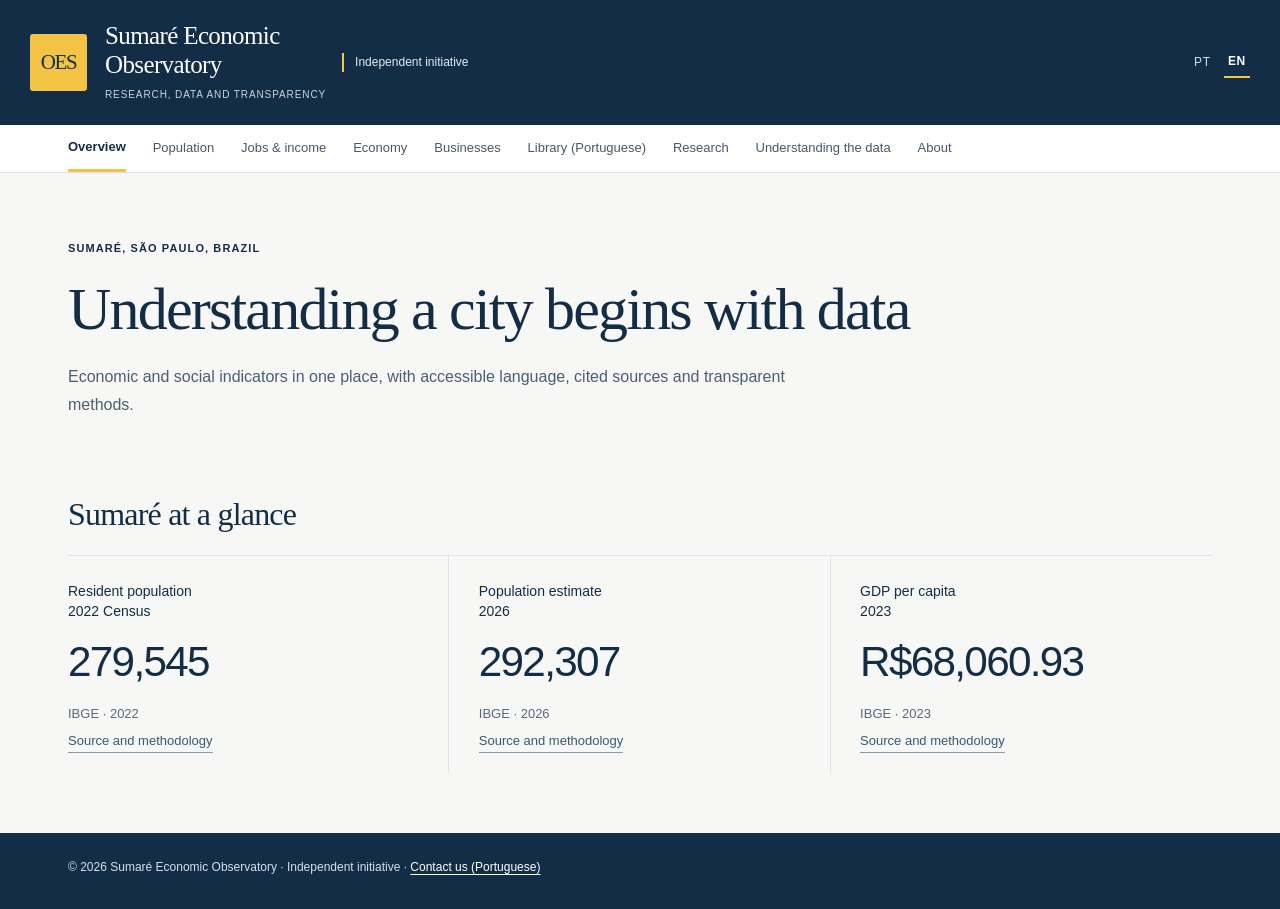
==== site/en/index.html @ 29a7bb25 "Alinhar frase institucional no cabeçalho mobile" ====
<!DOCTYPE html>
<html lang="en"><head><meta charset="utf-8"/><meta content="width=device-width,initial-scale=1" name="viewport"/><title>Sumaré Economic Observatory | Data and transparency</title><meta name="description" content="Sumaré Economic Observatory, independent economic and social data with transparent sources and methods.">
<link rel="canonical" href="https://oesumare.github.io/en/index.html">
<link rel="alternate" hreflang="pt-BR" href="https://oesumare.github.io/">
<link rel="alternate" hreflang="en" href="https://oesumare.github.io/en/index.html">
<meta property="og:type" content="website">
<meta property="og:site_name" content="Sumaré Economic Observatory">
<meta property="og:locale" content="en_US">
<meta property="og:locale:alternate" content="pt_BR">
<meta property="og:title" content="Sumaré Economic Observatory | Data and transparency">
<meta property="og:description" content="Sumaré Economic Observatory, independent economic and social data with transparent sources and methods.">
<meta property="og:url" content="https://oesumare.github.io/en/index.html">
<meta name="twitter:card" content="summary"><meta http-equiv="Content-Security-Policy" content="default-src 'self'; script-src 'self'; style-src 'self' https://fonts.googleapis.com; font-src https://fonts.gstatic.com; img-src 'self' data:; connect-src 'self'; object-src 'none'; base-uri 'self'; form-action 'none'"><link rel="stylesheet" href="../assets/css/styles.css?v=20261028-mobile-independent-alignment"><link rel="stylesheet" href="../assets/css/mapa.css"><link rel="stylesheet" href="../assets/css/empresas.css"><link rel="stylesheet" href="../assets/css/idades.css"><script src="../assets/js/lang-switch.js" defer></script><script src="../assets/js/nav-scroll-cue.js" defer></script><script src="../assets/js/app.js" defer></script><script src="../assets/js/indicators.js" defer></script><script src="../assets/js/mapa.js" defer></script><script src="../assets/js/idades.js" defer></script><script src="../assets/js/empresas.js" defer></script><script src="../assets/js/empresas-cempre.js" defer></script></head><body>
<header class="mast"><div class="wrap mast-inner"><div class="identity"><div aria-hidden="true" class="monogram">OES</div><div><strong>Sumaré Economic<br/>Observatory</strong><span>Research, data and transparency</span></div></div><div class="independent"><span class="independent-main">Independent initiative</span></div><div class="language-switch" role="group" aria-label="Language"><a lang="pt-BR" hreflang="pt-BR" href="../index.html">PT</a><span class="language-current" aria-current="true">EN</span></div></div></header>
<nav aria-label="Main navigation">
<div class="wrap nav-shell"><div class="nav-inner">
<button type="button" aria-expanded="true" class="active" data-tab="inicio">Overview</button>
<button type="button" aria-expanded="false" data-tab="populacao">Population</button>
<button type="button" aria-expanded="false" data-tab="trabalho">Jobs & income</button>
<button type="button" aria-expanded="false" data-tab="economia">Economy</button>
<button type="button" aria-expanded="false" data-tab="empresas">Businesses</button>
<a class="nav-library-link" href="../biblioteca.html" title="Library in Portuguese">Library (Portuguese)</a>
<button type="button" aria-expanded="false" data-tab="analises">Research</button>
<button type="button" aria-expanded="false" data-tab="metodologia">Understanding the data</button>
<button type="button" aria-expanded="false" data-tab="sobre">About</button>
</div></div>
</nav>
<main class="wrap"><section class="tab" id="inicio" role="region"><section class="intro intro--overview"><div><div class="kicker">Sumaré, São Paulo, Brazil</div><h1>Understanding a city begins with data</h1><p>Economic and social indicators in one place, with accessible language, cited sources and transparent methods.</p></div></section><div class="section-title"><h2>Sumaré at a glance</h2></div><div class="metrics metrics--three"><div class="metric" data-indicator="populacao-censo-2022"><p class="metric-title">Resident population<br/>2022 Census</p><div class="number">Loading…</div><div class="origin">IBGE · <a href="https://www.ibge.gov.br/cidades-e-estados/sp/sumare.html" rel="noopener" target="_blank">Source</a></div></div><div class="metric" data-indicator="populacao-estimada"><p class="metric-title">Population estimate<br/>2026</p><div class="number">Loading…</div><div class="origin">IBGE · <a href="https://www.ibge.gov.br/cidades-e-estados/sp/sumare.html" rel="noopener" target="_blank">Source</a></div></div><div class="metric" data-indicator="pib-per-capita-2023"><p class="metric-title">GDP per capita<br/>2023</p><div class="number">Loading…</div><div class="origin">IBGE · <a href="https://www.ibge.gov.br/cidades-e-estados/sp/sumare.html" rel="noopener" target="_blank">Source</a></div></div></div></section>
<section class="tab" hidden="" id="populacao" role="region"><div class="section-title"><h2 id="mapa-titulo">Population</h2></div>
<section class="populacao-indicadores"><div class="section-title"><h2>Citywide indicators</h2></div>
<div class="metrics metrics--two">
<article class="metric" data-indicator="populacao-censo-2022"><p class="metric-title">Resident population · 2022 Census</p><div class="number">Loading…</div><div class="origin">Source: IBGE</div></article>
<article class="metric" data-indicator="populacao-estimada"><p class="metric-title">Estimated population · 2026</p><div class="number">Loading…</div><div class="origin">Source: IBGE</div></article>
</div><p class="footnote">The census is a population count. The IBGE estimate is calculated using statistical methods and does not constitute a new census.</p></section><section class="mapa-section" data-mapa aria-labelledby="mapa-titulo"><p class="mapa-intro">Residents by administrative region · IBGE, 2022 Census.</p><div class="mapa-layout"><div class="mapa-figure"><svg class="mapa-canvas" data-mapa-svg role="group" aria-label="Interactive map of Sumaré's six regions" viewBox="0 0 720 390"></svg><div class="mapa-scale" aria-label="Colors indicate the number of residents"><span>35.7k</span><span class="mapa-scale-bar" aria-hidden="true"></span><span>59.1k residents</span></div></div><aside class="mapa-sidebar" aria-label="Residents by region"><div class="mapa-sidebar-heading"><h3>Residents by region</h3><span>2022 Census</span></div><div class="mapa-region-list"><div class="mapa-buttons" data-mapa-buttons role="group" aria-label="Select region"></div></div></aside></div><p class="mapa-status" role="status" data-mapa-status>Loading official map…</p><p class="mapa-announcement" data-mapa-selection aria-live="polite"></p><div class="mapa-note"><p>The 2022 Census recorded <strong>279,545 residents</strong> in Sumaré. The six regions shown total <strong>276,846</strong>, a difference of <strong>2,699 people</strong> that remains unexplained by the IBGE sources consulted.</p><details class="mapa-details"><summary>Sources and limitations</summary><p>IBGE classifies these regions as neighborhoods. Population counts and boundaries refer to 2022. Sources: <a href="https://ftp.ibge.gov.br/Censos/Censo_Demografico_2022/Agregados_por_Setores_Censitarios/Agregados_por_Bairro_csv/Agregados_por_bairros_basico_BR_20260520.zip" target="_blank" rel="noopener noreferrer">IBGE · CSV</a> · <a href="https://geoftp.ibge.gov.br/organizacao_do_territorio/malhas_territoriais/malhas_de_setores_censitarios__divisoes_intramunicipais/censo_2022/bairros/shp/UF/SP_bairros_CD2022.zip" target="_blank" rel="noopener noreferrer">IBGE · boundaries</a>.</p></details></div></section><section class="age-section" aria-labelledby="age-title" data-age-chart><div class="section-title"><h2 id="age-title">Population by age group</h2><span>IBGE · 2022 Census</span></div><div class="age-list" data-age-list><p>Loading age figures…</p></div><p class="age-selection" data-age-selection role="status" aria-live="polite"></p><p class="age-source">Source: <a target="_blank" rel="noopener noreferrer" href="https://sidra.ibge.gov.br/tabela/9514">IBGE · SIDRA, table 9514</a>. OES age groups are aggregated from the official five-year categories.</p></section><section class="populacao-educacao" aria-label="Education"><div class="section-title"><h2>Education · 2022 Census</h2></div><div class="metrics metrics--two"><article class="metric" data-indicator="escolarizacao-6-14-anos-2022"><p class="metric-title">School attendance, ages 6-14 (2022)</p><div class="number">Loading…</div><div class="origin">Source: IBGE · 2022 Census</div></article><article class="metric" data-indicator="taxa-alfabetizacao-15-mais-2022"><p class="metric-title">Literacy, residents aged 15+ (2022)</p><div class="number">Loading…</div><div class="origin">Source: IBGE · 2022 Census</div></article></div></section></section><section class="tab" hidden="" id="trabalho" role="region"><div class="section-title"><h2>Employment and income</h2><span>IBGE · RAIS · Novo CAGED</span></div><p class="prose">Jobs registered in the city and the employment status of residents are different measures. Read each separately.</p><h3 class="data-subheading">Formal jobs at establishments in Sumaré</h3><p class="section-context">See how many formal jobs are registered in Sumaré.</p><div class="metrics metrics--three"><article class="metric" data-indicator="estoque-vinculos-formais" data-source-label="Prefeitura Municipal de Sumaré"><p class="metric-title">Active formal jobs (Novo CAGED, Aug. 2026)</p><div class="number">Loading…</div><div class="origin">Prefeitura Municipal de Sumaré</div></article><article class="metric" data-indicator="saldo-vinculos-formais" data-source-label="Prefeitura Municipal de Sumaré"><p class="metric-title">Increase in formal jobs (Jan. to Aug. 2026)</p><div class="number">Loading…</div><div class="origin">Prefeitura Municipal de Sumaré</div></article><article class="metric" data-indicator="saldo-vinculos-formais-2026-08" data-source-label="Prefeitura Municipal de Sumaré"><p class="metric-title">Increase in formal jobs (Aug. 2026)</p><div class="number">Loading…</div><div class="origin">Prefeitura Municipal de Sumaré</div></article></div><p class="footnote">RAIS 2025 and Novo CAGED (Aug. 2026) use different reference periods and data bases; their totals should not be compared directly.</p><section class="sector-breakdown" aria-labelledby="rais-setores-titulo"><h3 class="data-subheading" id="rais-setores-titulo">Formal jobs by sector</h3><p class="section-context">RAIS 2025 · employment recorded at establishments in Sumaré.</p><div class="metrics metrics--sectors" role="group" aria-label="Jobs by sector"><article class="metric" data-indicator="rais-vinculos-servicos-2025"><p class="metric-title">Services</p><span class="sector-track" aria-hidden="true"><span class="sector-fill"></span></span><div class="number">Loading…</div></article><article class="metric" data-indicator="rais-vinculos-industria-2025"><p class="metric-title">Industry</p><span class="sector-track" aria-hidden="true"><span class="sector-fill"></span></span><div class="number">Loading…</div></article><article class="metric" data-indicator="rais-vinculos-comercio-2025"><p class="metric-title">Trade</p><span class="sector-track" aria-hidden="true"><span class="sector-fill"></span></span><div class="number">Loading…</div></article><article class="metric" data-indicator="rais-vinculos-construcao-2025"><p class="metric-title">Construction</p><span class="sector-track" aria-hidden="true"><span class="sector-fill"></span></span><div class="number">Loading…</div></article><article class="metric" data-indicator="rais-vinculos-agropecuaria-2025"><p class="metric-title">Agriculture</p><span class="sector-track" aria-hidden="true"><span class="sector-fill"></span></span><div class="number">Loading…</div></article></div><p class="sector-source">MTE · RAIS 2025 · <button type="button" class="source-detail" data-rais-method hidden>Source and methodology</button></p></section><h3 class="data-subheading">Residents and employment</h3><p class="section-context">2022 Census: Sumaré residents aged 14 or older.</p><div class="metrics metrics--two"><article class="metric" data-indicator="pessoas-ocupadas"><p class="metric-title">Employed residents (2022 Census)</p><div class="number">Loading…</div><div class="origin">Source: IBGE · Censo 2022</div></article><article class="metric" data-indicator="pessoas-desocupadas"><p class="metric-title">Unemployed residents (2022 Census)</p><div class="number">Loading…</div><div class="origin">Source: IBGE · 2022 Census</div></article><article class="metric" data-indicator="previdencia-ocupados"><p class="metric-title">Employed people contributing to social security (2022)</p><div class="number">Loading…</div><div class="origin">Source: IBGE · 2022 Census</div></article><article class="metric" data-indicator="residentes-conta-propria-2022"><p class="metric-title">Self-employed residents (2022)</p><div class="number">Loading…</div><div class="origin">Source: IBGE · Censo 2022</div></article></div><h3 class="data-subheading">Earnings from work</h3><p class="section-context">2022 Census: the middle value of work earnings among employed residents reporting income.</p><div class="metrics metrics--two"><article class="metric" data-indicator="renda-mediana-ocupados-2022"><p class="metric-title">Median monthly earnings (2022)</p><div class="number">Loading…</div><div class="origin">Source: IBGE · Censo 2022</div></article></div><p class="footnote">See each indicator's <a href="#metodologia">sources and methods</a>.</p></section><section class="tab" hidden="" id="economia" role="region"><div class="section-title"><h2>Local economy</h2><span>IBGE · 2023</span></div><p class="prose">GDP measures the value of goods and services produced in Sumaré. GDP per capita divides this value by the population: it is not average wages or a measure of how income is distributed.</p><div class="metrics metrics--two"><article class="metric" data-indicator="pib-municipal-2023"><p class="metric-title">Municipal GDP · 2023</p><div class="number">Loading…</div><div class="origin">Source: IBGE · Municipal GDP 2023</div></article><article class="metric" data-indicator="pib-per-capita-2023"><p class="metric-title">GDP per capita · 2023</p><div class="number">Loading…</div><div class="origin">Source: IBGE · Municipal GDP 2023</div></article></div><p class="footnote">2023 values at current prices, without inflation adjustment.</p><div class="economy-related"><h3 class="data-subheading">Other economic data</h3><p class="section-context">See <a href="#empresas">Businesses (IBGE, 2024)</a> for local units, employed people and activities by sector. These are from a different survey and reference year.</p><p class="footnote">In this edition, the <a href="https://www.ibge.gov.br/estatisticas/economicas/contas-nacionais/9088-produto-interno-bruto-dos-municipios.html" target="_blank" rel="noopener noreferrer">IBGE did not publish the 2023 municipal GDP breakdown by sector</a>.</p></div></section><section class="tab" hidden="" id="empresas" role="region" data-empresas>
<div class="section-title"><h2>Businesses</h2><span>IBGE · 2024</span></div>
<p class="empresas-intro">See how businesses and organizations are distributed across Sumaré’s economic sectors, and learn about some that operate in the city.</p>
<section class="empresas-statistics" data-cempre aria-label="Business activity in Sumaré">
  <div class="empresas-numbers">
    <div><span>Businesses and organizations</span><strong data-cempre-number="total">Loading…</strong></div>
  </div>
  <div class="section-title"><h2>Businesses by sector</h2></div>
  
  <div class="empresas-bars" data-cempre-bars role="group" aria-label="Select an economic sector"></div>
  <p class="empresas-selection" data-cempre-selected role="status" aria-live="polite">Loading IBGE data…</p>
  <p class="empresas-method">Source: <a href="https://sidra.ibge.gov.br/tabela/9528" target="_blank" rel="noopener noreferrer">IBGE · CEMPRE 2024</a>.</p>
</section>
<div class="section-title"><h2>What some companies do in Sumaré</h2></div>
<p class="empresas-intro">Activities include producing engines, paints, food, industrial materials and specialty steels.</p>
<p class="empresas-count" role="status" data-company-status>Loading information…</p>
<div class="empresas-grid" data-company-list></div>

</section><section class="tab" hidden="" id="analises" role="region"><div class="section-title"><h2>Research &amp; Analysis</h2><span>Original OES publications</span></div><p class="prose">No OES research or analysis has been published yet. Future publications will include their sources, methods and limitations.</p></section>
<section class="tab" hidden="" id="metodologia" role="region"><div class="section-title"><h2>Sources and methodology</h2><span>Sources consulted</span></div><div class="source"><div><strong>IBGE · 2022 Census and estimates</strong><p>Population, residents' characteristics and the 2026 estimate.</p></div><a href="https://www.ibge.gov.br/cidades-e-estados/sp/sumare.html" target="_blank" rel="noopener noreferrer">View Sumaré at IBGE</a></div><div class="source"><div><strong>IBGE · Municipal GDP 2023</strong><p>Municipal GDP and GDP per capita, at current prices.</p></div><a href="https://sidra.ibge.gov.br/tabela/5938" target="_blank" rel="noopener noreferrer">SIDRA · table 5938</a></div><div class="source"><div><strong>IBGE · CEMPRE 2024</strong><p>Local units, employed people and activities by sector.</p></div><a href="https://sidra.ibge.gov.br/tabela/9528" target="_blank" rel="noopener noreferrer">SIDRA · table 9528</a></div><div class="source"><div><strong>MTE · RAIS 2025</strong><p>Formal employment links at establishments as of December 31, 2025.</p></div><a href="https://www.gov.br/trabalho-e-emprego/pt-br/acesso-a-informacao/acoes-e-programas/programas-projetos-acoes-obras-e-atividades/estatisticas-trabalho/rais/rais-2025/rais-2025-tabelas.xlsx" target="_blank" rel="noopener noreferrer">RAIS 2025 tables</a></div><div class="source"><div><strong>Novo CAGED · Sumaré City Hall (MTE)</strong><p>Data through August 2026, checked against the city bulletin republishing MTE figures. The underlying MTE municipal files were not checked directly.</p></div><a href="https://www.sumare.sp.gov.br/cidadao/noticia/sumare-lidera-saldo-de-empregos-na-rpt-ocupa-a-2-posicao-na-rmc-e-e-14-no-estado" target="_blank" rel="noopener noreferrer">City bulletin</a></div><p class="note">Select “Source and methodology” beneath an indicator for details and limitations. The glossary explains technical terms.</p><section class="glossary-section" id="glossario" aria-labelledby="glossary-heading"><div class="section-title"><h2 id="glossary-heading">Glossary</h2><span>Key definitions</span></div><div class="glossary" id="glossary"></div><p class="note">Select “Learn more” for each term’s full explanation and source.</p></section></section>
<section class="tab" hidden="" id="sobre" role="region"><div class="section-title"><h2>About the OES</h2><span>Independent initiative</span></div><div class="prose"><p>The Sumaré Economic Observatory (OES) is an independent, nonpartisan, free initiative dedicated to improving access to economic and social data on Sumaré, São Paulo, Brazil.</p><p>The OES is not part of a government agency or research institution and does not represent the organizations that produce the statistics it uses.</p></div><div class="institutional-grid"><article class="institutional-block"><h3>Mission</h3><p>Make reliable, verifiable economic and social information about Sumaré freely available in a clear and accessible format.</p></article><article class="institutional-block"><h3>Vision</h3><p>Become an independent reference for economic and social information about Sumaré, supporting a better-informed society and evidence-based public discussion.</p></article></div><div class="institutional-block institutional-values"><h3>Values</h3><p><strong>Scientific rigor · Independence · Transparency · Accessibility · Public interest.</strong></p></div><div class="section-title"><h2>Founder</h2></div><div class="prose"><p>Aline Araujo Souza is an economist who graduated from the Federal University of Rio de Janeiro (UFRJ), with experience in financial and economic analysis, market research, valuation and investments.</p></div><div class="institutional-cta"><a href="governanca.html">How the OES works →</a></div></section></main>
<footer class="footer"><div class="wrap">© 2026 Sumaré Economic Observatory · Independent initiative · <a href="https://deluxe-mask-0a2.notion.site/50be564b68a744d1a137b06023974d03" target="_blank" rel="noopener noreferrer">Contact us (Portuguese)</a></div></footer>
<dialog id="sourceDialog" aria-labelledby="sourceDialogTitle"><button id="closeSourceDialog" type="button" class="close" aria-label="Close">×</button><h3 id="sourceDialogTitle"></h3><div id="sourceDialogBody" class="prose"></div></dialog><dialog id="termDialog" aria-labelledby="termTitle"><button type="button" aria-label="Close" class="close" id="closeDialog">×</button><h3 id="termTitle"></h3><p id="termText"></p><p class="term-details" id="termDetails"></p><p class="term-source"><strong>Official reference:</strong> <a id="termSource" href="https://anuario.ibge.gov.br/2024/glossario-2024.html" rel="noopener noreferrer" target="_blank"></a></p></dialog>
</body></html>
---- site/assets/css/styles.css ----
@import url('https://fonts.googleapis.com/css2?family=Source+Sans+3:wght@400;500;600&family=Source+Serif+4:wght@400;500&display=swap');

/* OES | Estilos consolidados. Ordem de cascata e responsividade preservadas. */
*{box-sizing: border-box}
body{margin:0}
a{text-underline-offset: 3px}
.wrap{padding: 0 28px; margin: auto}
.mast-inner{display: flex; justify-content: space-between; align-items: center; gap: 16px}
.identity{display: flex; align-items: center}
.monogram{display: grid; place-items: center}
.identity strong{display: block}
.identity span{text-transform: uppercase}
.independent{border-left: 2px solid var(--accent); padding-left: 11px}
.intro{display: grid}
.kicker{text-transform: uppercase}
.intro p{margin: 0}
.aside strong{display: block; color: var(--ink); margin-bottom: 8px}
.section-title{display: flex; justify-content: space-between; align-items: end; gap: 10px}
.section-title h2{margin: 0}
.section-title span{color: var(--muted)}
.metrics{display: grid; grid-template-columns: repeat(4,1fr)}
.metric{border-right: 1px solid var(--line)}
.metric:last-child{border-right: 0}
.metric .metric-title{display:block;margin:0}
.number{font-size: 35px}
.cols{display: grid; grid-template-columns: 1.6fr 1fr}
h3{margin: 0 0 15px}
.explain{border-left: 2px solid var(--accent)}
.explain p{font-size: 14px; margin: 0 0 12px}
.explain strong{font-size: 14px}
.explain button{font: inherit; background: none; border: 0; padding: 0; text-decoration: underline; text-underline-offset: 3px; cursor: pointer}
.glossary button{font: inherit; background: none; border: 0; padding: 0; text-decoration: underline; text-underline-offset: 3px; cursor: pointer}
.footnote{font-size: 11px; color: var(--muted); margin: 18px 0 38px}
.tab[hidden]{display: none}
.prose{font-size: 15px}
.data-table{border-collapse: collapse; width: 100%; background: white}
.data-table th{padding: 17px; border-bottom: 1px solid var(--line); text-align: left; vertical-align: top}
.data-table td{padding: 17px; border-bottom: 1px solid var(--line); text-align: left; vertical-align: top}
.data-table th{text-transform: uppercase; letter-spacing: .09em}
.data-table td:nth-child(2){font-size: 17px}
.data-table td small{display: block; font: 12px/1.5 Arial; color: var(--muted)}
.glossary{display: grid; grid-template-columns: repeat(2,1fr); gap: 0 40px}
.term{border-bottom: 1px solid var(--line)}
.term b{display: block}
.term p{margin: 5px 0}
.source{display: flex; justify-content: space-between; gap: 24px; padding: 18px 0; border-bottom: 1px solid var(--line)}
.source p{font-size: 12px; color: var(--muted); margin: 4px 0 0}
.source a{white-space: nowrap; font-size: 12px}
.note{font-size: 13px; margin: 25px 0}
.footer{border-top: 1px solid var(--ink); font-size: 12px}
dialog{border: 1px solid #b8c2be; max-width: 490px; width: calc(100% - 30px); padding: 25px; background: white; color: var(--ink); box-shadow: 0 16px 55px #0002}
dialog::backdrop{background: #15272b88}
dialog p{font-size: 14px}
dialog .close{float: right; border: 0; background: none; font-size: 22px; cursor: pointer}
button:focus-visible{outline: 2px solid var(--accent); outline-offset: 4px}
a:focus-visible{outline: 2px solid var(--accent); outline-offset: 4px}

@media(max-width:800px){
  .metric:nth-child(2){border-right: 0}
  .glossary{grid-template-columns: 1fr}
}

.metric{border-top: 3px solid transparent}
.metric:first-child{border-top-color: var(--yellow)}
.explain{border-left-color: var(--yellow)}
.mast{border-bottom: 1px solid var(--line)}
.source a{color: #205d87}
::selection{background: #f7df90; color: #142D47}
:root{--white: #fff}
body{-webkit-font-smoothing:antialiased}
.wrap{max-width: 1220px; padding-left: 38px; padding-right: 38px}
.mast{color: #fff; border: 0}
.mast-inner{padding: 22px 0}
.identity{gap: 18px}
.monogram{font-size: 21px; width: 57px; height: 57px; border: 0; border-radius: 3px}
.identity span{color: #c9d4e2; font-size: 10px; margin-top: 7px; display: block}
.independent{color: #e3edf6; border-left-color: #f0c843; font-size: 12px; max-width: 245px}
.intro{padding: 75px 0 56px; grid-template-columns: 1.9fr .65fr; gap: 70px; align-items: start}
.kicker{color: var(--accent); font-size: 11px; font-weight: 800; letter-spacing: .10em}
.intro h1{margin: 18px 0 19px; max-width: 850px}
.intro p{color:#4c5e72;max-width:735px}
.aside{border-top: 4px solid #e4b622; color: #5d697c; font-size: 13px; padding-top: 18px}
.aside strong{font-size: 14px}
.section-title{border:0}
.section-title span{font-size: 12px}
.metrics{gap: 1px; background: var(--line); border: 1px solid var(--line); box-shadow: 0 10px 35px #17274208}
.metric{background: #fff; padding: 26px 22px 25px; border: 0}
.metric .metric-title{font-size: 12px; color: #596678; min-height: 43px}
.number{font: 800 clamp(27px,2.9vw,39px)/1.1 Arial,Helvetica,sans-serif; margin: 15px 0 10px; font-variant-numeric: tabular-nums}
.origin{color: #687689; font-size: 11px}
.cols{gap: 60px; padding-top: 26px}
h3{font-size: 18px}
.explain{background: #fff; border: 1px solid var(--line); border-top: 4px solid #e4b622; padding: 23px 26px; box-shadow: 0 5px 22px #17274208}
.explain p{color: #4f6073}
.explain button{color: #0c5cbe; font-weight: 700; text-decoration-thickness: 1px}
.glossary button{color: #0c5cbe; font-weight: 700; text-decoration-thickness: 1px}
.prose{max-width: 800px}
.prose p{color: #47586d}
.data-table{border: 1px solid var(--line)}
.data-table th{background: #10213d; color: #fff; font-size: 11px}
.data-table td{font-size: 13px}
.data-table td:nth-child(2){font: 800 19px Arial,Helvetica,sans-serif}
.term{padding: 20px 0}
.term b{font-size: 16px}
.term p{font-size: 13px; color: #55657a}
.source{background: transparent}
.source strong{font-size: 15px}
.source a{font-weight: 700}
.note{background:transparent;border:0;padding:0;color:var(--muted);max-width:800px;line-height:1.7}
.footer{color:#d6e0ea;margin-top:60px;border:0;padding:25px 0 31px}
.footer a{color: #fff}
a{color: #115ebc}
dialog{border-radius: 5px; border-color: var(--line)}
dialog h3{font: 800 25px Arial,Helvetica,sans-serif}

@media(max-width:800px){
  .wrap{padding-left: 22px; padding-right: 22px}
  .intro{grid-template-columns: 1fr; gap: 22px; padding: 44px 0 36px}
  .metrics{grid-template-columns: repeat(2,minmax(0,1fr))}
  .metric{border: 0}
  .metric:nth-child(-n+2){border-bottom: 0}
  .cols{grid-template-columns: 1fr; gap: 30px}
  .independent{display: none}
}

@media(max-width:480px){
  .wrap{padding: 0 18px}
  .mast-inner{padding: 16px 0}
  .identity strong{font-size: 17px}
  .identity span{font-size: 9px}
  .monogram{width: 44px; height: 44px; font-size: 16px}
  .number{font-size: 27px}
  .metric{padding: 19px 13px}
}

:root{--accent: #142D47}
.monogram{background: #F3C443; color: #142D47}
button:focus-visible{outline-color: #142D47}
a:focus-visible{outline-color: #142D47}
:root{--ink: #142D47; --paper: #F7F7F5; --muted: #516274; --yellow: #F3C443; --line: #dce3e9}
body{background: var(--paper); color: #333B44}
.mast{background: #142D47}
.footer{background: #142D47}
.metrics--two{grid-template-columns:repeat(2,minmax(0,1fr));margin:20px 0 28px;gap:0;border:0;background:transparent;box-shadow:none}
.metrics--two .metric{background:transparent;min-width:0;padding:24px 26px;border:0;border-top:1px solid var(--line);border-right:1px solid var(--line)}
.metrics--two .metric:nth-child(odd){padding-left:0}
.metrics--two .metric:nth-child(even){padding-right:0;border-right:0}
.metrics--two .metric:last-child:nth-child(odd){grid-column:1/-1;border-right:0}
.metrics--two .metric:last-child:nth-child(odd){padding-left:0}
.metric .number{overflow-wrap: anywhere; font-size: clamp(25px,2.9vw,38px)}
.metric .number--verified{color: #142D47}
.metric .origin{display: flex; flex-direction: column; align-items: flex-start; gap: 9px; line-height: 1.6}
.status-line{font-size: 12px; color: #516274; padding: 12px 0 2px; margin: 0}
.source-detail{appearance: none; background: transparent; border: 0; border-bottom: 1px solid #205d87; color: #205d87; font: 600 12px/1.45 "Open Sans",Arial,sans-serif; cursor: pointer; text-align: left; padding: 1px 0}
.source-detail:hover{border-bottom-color: #142D47; color: #142D47}
.source-detail:focus-visible{outline: 2px solid #142D47; outline-offset: 3px}
dialog#sourceDialog{max-width: 680px; max-height: min(83vh,850px); overflow-y: auto; border-radius: 3px; border: 1px solid #cdd5db; padding: 26px 28px}
#sourceDialogTitle{padding-right: 30px; font-size: 22px}
.indicator-detail{margin: 0}
.data-detail{border-top: 1px solid var(--line); padding: 11px 0; display: grid; grid-template-columns: 145px 1fr; gap: 18px}
.data-detail dt{font-size: 12px; color: #516274}
.data-detail dd{margin: 0; font-size: 13px; line-height: 1.6; overflow-wrap: anywhere; color: #333B44}
.data-detail dd a{overflow-wrap: anywhere}

@media(max-width:800px){
  .intro{padding-top: 40px}
  .metrics--two{grid-template-columns: repeat(2,minmax(0,1fr))}
}

@media(max-width:680px){
 .metrics--two{grid-template-columns:repeat(2,minmax(0,1fr))}
}

@media(max-width:480px){
  .metric .origin{font-size: 11px}
  .data-detail{grid-template-columns: 1fr; gap: 3px}
  dialog#sourceDialog{padding: 20px 18px}
}

@media(prefers-reduced-motion:reduce){
  html{scroll-behavior: auto}
  *{animation-duration: 0s!important; transition-duration: 0s!important}
}

.institutional-grid{display:grid;grid-template-columns:repeat(2,minmax(0,1fr));gap:clamp(22px,4vw,60px);margin:28px 0 20px}
.institutional-block{border:0;border-top:1px solid var(--line);background:transparent}
.institutional-block h3{margin:0 0 10px;color:var(--ink)}
.institutional-block p{margin: 0; font-size: 14px; color: #485a68}
.institutional-values{margin-bottom: 35px}
.institutional-cta{background:transparent;border:0;border-top:1px solid var(--line);padding:24px 0;margin:28px 0 0}
.institutional-cta a{font-weight:600}
.back-link a{font-size: 13px; font-weight: 700}

@media(max-width:680px){
  .institutional-grid{grid-template-columns: 1fr}
  .institutional-block{padding:20px 0}
}

:root{--font-editorial:'Source Serif 4',Georgia,'Times New Roman',serif;--font-interface:'Source Sans 3','Segoe UI',Arial,sans-serif;--type-title:clamp(40px,4.7vw,60px);--type-section:clamp(28px,2.8vw,32px);--type-subtitle:clamp(20px,2vw,24px);--type-lead:16px}
@media(max-width:480px){:root{--type-title:clamp(36px,9vw,40px);--type-section:26px;--type-subtitle:20px;--type-lead:15px}}
body{font-family:var(--font-interface);font-size:15px;font-weight:400;line-height:1.65}
.identity strong{font-family: var(--font-editorial); font-size: clamp(19px, 2.1vw, 25px); font-weight: 500; line-height: 1.15; letter-spacing: -.025em; max-width: 400px}
.identity span{font-family: var(--font-interface); font-weight: 500; letter-spacing: .09em}
.monogram{font-family: var(--font-editorial); font-weight: 500; letter-spacing: -.065em}
.intro h1{font:400 var(--type-title)/1.14 var(--font-editorial);letter-spacing:-.03em;color:var(--ink)}
.intro p{font-family:var(--font-interface);font-weight:400;line-height:1.75}
.intro p,.library-hero p,.governance-wrap .governance-lead{font-size:var(--type-lead)}
.section-title h2,.library-hero h1,.governance-wrap .governance-hero h1,.governance-grid .governance-section h2{font:400 var(--type-section)/1.2 var(--font-editorial);letter-spacing:-.025em;color:var(--ink)}
dialog h3{font-family: var(--font-editorial); font-weight: 400; letter-spacing: -.025em; line-height: 1.2}
dialog h3{font-size: 27px}
.number{font-family: var(--font-interface); font-weight: 500; letter-spacing: -.035em}
.metric .number{font-family: var(--font-interface); font-weight: 500; letter-spacing: -.035em}
.data-table td:nth-child(2){font-family: var(--font-interface); font-weight: 500; letter-spacing: -.035em}
.metric .metric-title{font-family: var(--font-interface); font-weight: 500}
.source-detail{font-family: var(--font-interface); font-weight: 500}
h3{font-family: var(--font-interface); font-weight: 600; letter-spacing: -.012em}
.institutional-block h3{font-family:var(--font-interface);font-size:var(--type-subtitle);font-weight:600;letter-spacing:-.012em;line-height:1.3}
.source strong{font-weight: 600}
.explain strong{font-weight: 600}
.aside strong{font-weight: 600}
.term b{font-weight: 600}
.data-detail dt{font-weight: 600}
.data-table th{font-family: var(--font-interface); font-weight: 600}
.section-title{margin:36px 0 20px;padding-top:0}
.intro{padding-top: 66px; padding-bottom: 48px}
.institutional-block{padding:22px 0}

@media (max-width: 800px){
  .intro{padding-top: 43px; padding-bottom: 34px}
}

@media (max-width: 480px){
  .identity strong{font-size: 18px}
  .institutional-block{padding: 18px 0}
}

/* Bilingual selector; institutional palette and typography unchanged. */
.language-switch{display:flex;align-items:center;gap:9px;flex-shrink:0;margin-left:auto;font-family:var(--font-interface);font-size:12px;letter-spacing:.06em}
.language-switch a,.language-switch .language-current{padding:5px 4px;text-decoration:none;white-space:nowrap}
.language-switch a{color:#d2dfea}
.language-switch a:hover,.language-switch a:focus-visible{color:#fff;text-decoration:underline}
.language-switch .language-current{color:#fff;border-bottom:2px solid var(--yellow);font-weight:600}
@media(max-width:800px){.language-switch{margin-left:auto}}
@media(max-width:480px){.mast-inner{gap:10px}.identity{gap:10px}.language-switch{gap:5px;font-size:11px}}

/* Glossário: leitura rápida e fichas detalhadas sob demanda. */
.term .term-action{display:inline-block;margin-top:3px;font:500 13px/1.6 var(--font-interface);color:#205d87;text-decoration:underline;text-underline-offset:3px}
.term .term-action:hover{color:#142d47}
.term .term-action:focus-visible{outline:2px solid #142d47;outline-offset:3px}
#termDialog{max-height:min(85vh,850px);overflow-y:auto}
#termDialog .term-details{border-top:1px solid var(--line);padding-top:15px}
#termDialog .term-source{margin-top:18px}
#termDialog .term-source a{overflow-wrap:anywhere}

/* Exibir a apresentação apenas na aba Visão geral, em uma coluna. */
.intro--overview{grid-template-columns:minmax(0,1fr)}

/* Governança: leitura editorial em linhas, sem cartões ou índice duplicado. */
.governance-wrap{padding-top:clamp(32px,4.5vw,60px);padding-bottom:12px}
.governance-hero{max-width:980px;margin:0;padding:0 0 37px}
.governance-wrap .governance-hero h1{margin:0 0 13px}
.governance-wrap .governance-lead{max-width:690px;margin:0;color:var(--muted);line-height:1.7}
.governance-hero::after{content:"";display:block;width:48px;height:3px;margin-top:27px;background:var(--yellow)}
.governance-grid{display:block;max-width:1050px;border-bottom:1px solid var(--line)}
.governance-return{margin:22px 0 0;font-size:14px;line-height:1.5}
.governance-return a{font-weight:600}
.governance-grid .governance-section{display:grid;grid-template-columns:minmax(190px,.64fr) minmax(0,1.36fr);column-gap:clamp(28px,4vw,70px);max-width:none;margin:0;padding:26px 0;border:0;border-top:1px solid var(--line);scroll-margin-top:22px;align-items:start}
.governance-grid .governance-section h2{grid-column:1;grid-row:1;margin:0}
.governance-grid .governance-section p{grid-column:2;margin:0 0 9px;color:#47586d;font-size:15px;line-height:1.7}
.governance-grid .governance-section h2 + p{grid-row:1}
.governance-grid .governance-section p:last-child{margin-bottom:0}
.governance-grid .governance-section strong{font-weight:600;color:var(--ink)}
.governance-grid .governance-section a{font-weight:600;overflow-wrap:anywhere}
.governance-section h3{margin:24px 0 12px;color:var(--ink);font:600 16px/1.4 var(--font-interface)}
.governance-section h4{margin:20px 0 10px;color:var(--ink);font:600 15px/1.4 var(--font-interface)}
.governance-section ul,.governance-section ol{padding-left:23px}
.governance-section li{margin-bottom:9px;color:#47586d;font-size:15px;line-height:1.7}
@media(max-width:760px){
 .governance-hero{padding-bottom:29px}
 .governance-grid .governance-section{display:block;padding:21px 0 23px}
 .governance-grid .governance-section h2{margin-bottom:9px}
 .governance-grid .governance-section p{font-size:14.5px}
}
@media(max-width:480px){
 .governance-wrap{padding-top:26px;padding-bottom:12px}
 .governance-hero::after{margin-top:21px}
}

/* Glossário integrado à seção de fontes. */
.glossary-section{margin-top:35px;padding-top:5px;scroll-margin-top:20px}

/* Interface responsiva e leitura de dados. */
/* Indicadores com hierarquia editorial, sem cartões decorativos. */
#inicio > .section-title{border:0;padding-top:0;margin:28px 0 22px}
.metrics--three{grid-template-columns:repeat(3,minmax(0,1fr));gap:0;border:0;background:transparent;box-shadow:none;margin:0}
.metrics--three .metric{min-width:0;padding:26px clamp(20px,2.3vw,34px) 20px;background:transparent;border:0;border-top:1px solid var(--line);border-right:1px solid var(--line)}
.metrics--three .metric:first-child{padding-left:0;border-top:1px solid var(--line)}
.metrics--three .metric:last-child{border-right:0;padding-right:0}
.metrics--three .metric .metric-title{font-size:14px;font-weight:500;line-height:1.4;min-height:40px;color:var(--ink)}
.metrics--three .metric .number{font-size:clamp(30px,3.3vw,44px);font-weight:500;line-height:1.18;letter-spacing:-.04em;overflow-wrap:normal;margin:15px 0 17px}
.metrics--three .metric .origin{font-size:13px;line-height:1.5;gap:8px;color:#596a79}
.metrics--three .metric .source-detail{font-size:13px;color:#365b73;font-weight:500;border-color:#8a9daa}
@media(max-width:900px){
 .metrics--three{grid-template-columns:repeat(2,minmax(0,1fr))}
 .metrics--three .metric,.metrics--three .metric:first-child,.metrics--three .metric:last-child{padding:22px 12px;border:0;border-top:1px solid var(--line)}
 .metrics--three .metric:nth-child(odd){padding-left:0;border-right:1px solid var(--line)}
 .metrics--three .metric:nth-child(even){padding-right:0;border-right:0}
 .metrics--three .metric:last-child:nth-child(odd){grid-column:1/-1;padding-left:0;padding-right:0;border-right:0}
 .metrics--three .metric .metric-title{min-height:40px}
 .metrics--three .metric .number{font-size:clamp(31px,5vw,41px);margin:11px 0 13px}
}
.metric .metric-title{font-size:13px;min-height:41px}
.metric .origin,.origin,.footnote,.source p,.source a,.data-table td small,.data-detail dt,.source-detail,.section-title span{font-size:13px}
.mast-inner .independent-main{display:block}
@media(max-width:800px){
 .mast-inner{flex-wrap:wrap;row-gap:8px}
 .mast-inner .independent{display:block;order:3;flex-basis:100%;max-width:none;padding:0 0 0 75px;border:0;font-size:12px;line-height:1.4}
}
@media(max-width:480px){
 .mast-inner .independent{padding-left:54px;font-size:12px}
}

/* Navegação única: oito opções em sequência, com quebra natural no mobile. */
nav{background:#fff;border-bottom:1px solid var(--line)}
.nav-shell{display:block}
.nav-inner{display:flex;flex-wrap:wrap;align-items:center;column-gap:clamp(14px,2.1vw,27px);row-gap:0;min-width:0}
.nav-inner button,.nav-inner>a{display:inline-flex;align-items:center;flex:0 0 auto;min-height:47px;padding:12px 0 11px;background:transparent;border:0;border-bottom:2px solid transparent;color:#48576c;text-decoration:none;text-align:left;font:500 13px/1.4 var(--font-interface);cursor:pointer;white-space:nowrap}
.nav-inner button:hover,.nav-inner>a:hover,.nav-inner button:focus-visible,.nav-inner>a:focus-visible{color:var(--ink)}
.nav-inner button[aria-expanded="true"],.nav-inner>a[aria-current="page"]{color:var(--ink);font-weight:600;border-bottom:3px solid var(--yellow)}
.nav-inner button:focus-visible,.nav-inner>a:focus-visible{outline:2px solid var(--ink);outline-offset:3px}
@media(max-width:800px){
 .nav-inner{column-gap:18px}
 .nav-inner button,.nav-inner>a{min-height:42px;padding:10px 0}
}
@media(max-width:390px){
 .nav-inner{column-gap:14px}
 .nav-inner button,.nav-inner>a{font-size:12.5px}
}

/* Mobile: todos os links do menu ficam visíveis, sem rolagem horizontal. */
@media (max-width: 800px) {
  .nav-inner {
    flex-wrap: wrap;
    overflow: visible;
    column-gap: 8px;
    row-gap: 0;
  }
  .nav-inner button, .nav-inner > a { flex-shrink: 0; }
}
@media (max-width: 680px) {
  .section-title { align-items: flex-start; flex-wrap: wrap; row-gap: 2px; }
  .section-title > span { flex-basis: 100%; }
  .tab > .section-title:first-child { margin: 24px 0 14px; }
  .tab section > .section-title h2 { font-size: clamp(21px, 5.8vw, 25px); }
  .metrics--two .metric,
  .metrics--two .metric:nth-child(odd),
  .metrics--two .metric:nth-child(even),
  .metrics--two .metric:last-child:nth-child(odd) {
    padding: 14px 12px;
    border: 0;
    border-top: 1px solid var(--line);
  }
  .metrics--two .metric:nth-child(odd) { padding-left: 0; border-right: 1px solid var(--line); }
  .metrics--two .metric:nth-child(even) { padding-right: 0; border-right: 0; }
  .metrics--two .metric:last-child:nth-child(odd) { grid-column: 1 / -1; padding-right: 0; border-right: 0; }
  .metrics--two .metric:first-child { border-top: 1px solid var(--line); }
  .footnote { margin: 10px 0 24px; line-height: 1.6; }
  .footer { margin-top: 36px; }
  .metrics--two .metric, .metrics--two .metric:first-child, .metrics--two .metric:last-child {
    padding: 14px 0;
  }
  .metrics--two .metric:nth-child(even) { padding-left: 12px; }
  .metrics--two .metric:last-child:nth-child(odd) { padding-left: 0; padding-right: 0; }
  .metric .metric-title { min-height: 0; line-height: 1.4; }
  .metric .number { margin: 8px 0 7px; }
  .metric .origin { gap: 4px; line-height: 1.4; }
  .metrics--three .metric, .metrics--three .metric:first-child, .metrics--three .metric:last-child {
    padding: 15px 0;
  }
  .metrics--three .metric .number { margin: 8px 0 9px; }
  .metrics--three .metric:nth-child(odd) { padding-left: 0; padding-right: 12px; border-right: 1px solid var(--line); }
  .metrics--three .metric:nth-child(even) { padding-left: 12px; padding-right: 0; border-right: 0; }
  .metrics--three .metric:last-child:nth-child(odd) { padding-left: 0; padding-right: 0; border-right: 0; }
  .metrics--three .metric .metric-title { min-height: 40px; }
  .source { flex-direction: column; gap: 6px; padding: 13px 0; }
  .source a { align-self: flex-start; white-space: normal; }
}

/* Mobile: indicação discreta de mais opções, sem aumentar o cabeçalho. */
@media (max-width: 800px) {
  .nav-shell { position: relative; }
  .nav-shell.nav-more-right::after {
    content: "›";
    position: absolute;
    top: 0;
    right: 22px;
    width: 24px;
    height: 42px;
    display: flex;
    align-items: center;
    justify-content: flex-end;
    background: linear-gradient(90deg, transparent, #fff 50%);
    color: #142D47;
    font: 600 24px/1 var(--font-interface);
    pointer-events: none;
  }
}
@media (max-width: 480px) {
  .nav-shell.nav-more-right::after { right: 18px; }
}

/* Hierarquia editorial: cada grupo responde a uma pergunta, sem novos cartões. */
.tab .data-subheading{margin:26px 0 5px;font:600 clamp(17px,2vw,20px)/1.4 var(--font-interface);color:var(--ink)}
.tab .section-context{max-width:800px;margin:0 0 12px;font-size:14px;line-height:1.65;color:var(--muted)}
.tab .economy-related{max-width:850px;margin-top:16px;padding-top:2px;border-top:1px solid var(--line)}
.tab .economy-related .footnote{margin:8px 0 0}
@media(max-width:680px){.tab .data-subheading{margin-top:20px}.tab .section-context{font-size:13px}}


/* RAIS: comparação com a linguagem editorial dos demais gráficos. */
#trabalho .sector-breakdown{margin:12px 0 28px}
#trabalho .metrics--sectors{display:grid;grid-template-columns:minmax(0,1fr);max-width:900px;gap:2px;margin:12px 0 0;padding:0;border:0;background:transparent;box-shadow:none}
#trabalho .metrics--sectors .metric{display:grid;grid-template-columns:135px minmax(0,1fr) 80px;align-items:center;gap:18px;min-width:0;min-height:38px;padding:9px 6px;border:0;background:transparent}
#trabalho .metrics--sectors .metric .metric-title{font:500 14px/1.4 var(--font-interface);min-height:0;color:var(--ink)}
#trabalho .metrics--sectors .sector-track{display:block;height:12px;overflow:hidden;background:#e4e9ed}
#trabalho .metrics--sectors .sector-fill{display:block;height:100%;width:0;background:#536d82}
#trabalho .metrics--sectors .metric .number{margin:0;font:500 14px/1.4 var(--font-interface);letter-spacing:0;white-space:nowrap;text-align:right;font-variant-numeric:tabular-nums}
#trabalho .sector-source{max-width:900px;margin:16px 6px 0;color:var(--muted);font-size:12px;line-height:1.75}
#trabalho .sector-source .source-detail{font-size:12px}
@media(max-width:720px){
 #trabalho .metrics--sectors .metric{grid-template-columns:95px minmax(0,1fr) 62px;gap:9px;min-height:36px;padding:9px 3px}
 #trabalho .metrics--sectors .metric .metric-title,
 #trabalho .metrics--sectors .metric .number{font-size:12px}
 #trabalho .metrics--sectors .sector-track{height:10px}
 #trabalho .sector-source{margin:14px 3px 0}
}
---- site/assets/css/mapa.css ----
/* Mapa populacional: a geometria do IBGE é o elemento principal. */
#populacao > .section-title { margin: 28px 0 0; }
.mapa-section { max-width: 900px; padding-top: 20px; border-top: 1px solid var(--line); }
.mapa-intro {
  margin: 6px 0 0;
  color: var(--muted);
  font: 400 14px/1.55 var(--font-interface);
}
.mapa-layout {
  display: grid;
  grid-template-columns: minmax(0, 1.6fr) minmax(270px, .95fr);
  align-items: center;
  gap: clamp(28px, 4vw, 50px);
  margin: 24px 0 0;
}
.mapa-figure { min-width: 0; }
.mapa-canvas { display: block; width: 100%; height: auto; aspect-ratio: 720 / 390; }
.mapa-area {
  fill: var(--mapa-tone, #d5e2eb);
  stroke: var(--paper);
  stroke-width: 2.4;
  vector-effect: non-scaling-stroke;
  cursor: pointer;
  transition: filter .15s, stroke .15s;
}
.mapa-area:hover, .mapa-area.is-hovered {
  stroke: var(--ink);
  stroke-width: 2.5;
  filter: brightness(.94);
}
.mapa-area.is-selected { stroke: var(--ink); stroke-width: 3; filter: brightness(.92); }
.mapa-area:focus-visible { outline: none; stroke: var(--yellow); stroke-width: 4; }
.mapa-scale {
  display: flex;
  justify-content: center;
  align-items: center;
  gap: 10px;
  margin-top: 6px;
  color: var(--muted);
  font: 400 12px/1.5 var(--font-interface);
}
.mapa-scale-bar {
  display: block;
  width: clamp(85px, 16vw, 140px);
  height: 7px;
  background: linear-gradient(to right, #d9e5ed, #557896);
}
.mapa-sidebar { min-width: 0; }
.mapa-sidebar-heading {
  display: flex;
  align-items: baseline;
  justify-content: space-between;
  gap: 10px;
  padding-bottom: 13px;
  border-bottom: 1px solid var(--ink);
}
.mapa-sidebar-heading h3 {
  margin: 0;
  color: var(--ink);
  font: 400 21px/1.3 var(--font-editorial);
}
.mapa-sidebar-heading span {
  color: var(--muted);
  white-space: nowrap;
  font: 400 12px/1.4 var(--font-interface);
}
.mapa-buttons { display: grid; }
.mapa-choice {
  display: grid;
  grid-template-columns: minmax(0, 1fr) auto;
  align-items: center;
  gap: 9px;
  width: 100%;
  min-height: 47px;
  padding: 11px 6px;
  border: 0;
  border-bottom: 1px solid var(--line);
  background: transparent;
  color: var(--ink);
  cursor: pointer;
  text-align: left;
  font: 400 14px/1.4 var(--font-interface);
}
.mapa-choice:hover, .mapa-choice.is-hovered { color: #205d87; }
.mapa-choice.is-selected {
  border-bottom-color: #7e9bb0;
  font-weight: 600;
}
.mapa-choice-value { font-variant-numeric: tabular-nums; }
.mapa-choice:focus-visible { outline: 2px solid var(--ink); outline-offset: 2px; }
.mapa-status { margin: 9px 0; color: var(--muted); font-size: 12px; }
.mapa-announcement {
  position: absolute;
  width: 1px;
  height: 1px;
  overflow: hidden;
  clip-path: inset(50%);
  white-space: nowrap;
}
.mapa-note {
  max-width: 1030px;
  margin: 19px 0 0;
  padding-top: 13px;
  border-top: 1px solid var(--line);
  color: var(--muted);
  font: 400 12px/1.6 var(--font-interface);
}
.mapa-note > p { margin: 0; }
.mapa-details { margin-top: 4px; }
.mapa-details summary {
  display: list-item;
  max-width: 100%;
  width: max-content;
  cursor: pointer;
  color: var(--ink);
  font-weight: 600;
}
.mapa-details summary:focus-visible { outline: 2px solid var(--ink); outline-offset: 3px; }
.mapa-details p { max-width: 820px; margin: 9px 0 0; }
.populacao-indicadores { max-width: 900px; margin-top: 25px; }
.populacao-indicadores > .section-title { margin: 0 0 10px; }
.populacao-indicadores > .prose { margin: 0; color: var(--muted); }
.populacao-indicadores > .footnote { margin: 8px 0 24px; }
@media (max-width: 790px) {
  .mapa-layout { grid-template-columns: minmax(0, 1fr); gap: 18px; margin-top: 15px; }
  .mapa-figure, .mapa-sidebar { max-width: 650px; }
  .mapa-choice { min-height: 44px; }
}
@media (max-width: 480px) {
  #populacao > .section-title { margin-top: 20px; }
  .mapa-intro { font-size: 13px; }
  .mapa-layout { gap: 16px; }
  .mapa-scale { font-size: 11px; gap: 8px; }
  .mapa-sidebar-heading h3 { font-size: 20px; }
  .mapa-choice { font-size: 13px; }
  .mapa-announcement:not(:empty) {
    position: static;
    width: auto;
    height: auto;
    clip-path: none;
    margin: -2px 0 12px;
    font: 500 13px/1.4 var(--font-interface);
    color: var(--ink);
  }
  .populacao-indicadores { margin-top: 27px; }
}
@media (prefers-reduced-motion: reduce) { .mapa-area { transition: none; } }

/* Mobile: duas estatísticas lado a lado, mapa logo abaixo; educação depois. */
.populacao-educacao { max-width: 900px; margin: 30px 0 0; }
.populacao-educacao > .section-title { margin-bottom: 10px; }
@media (max-width: 680px) {
  .populacao-indicadores { margin-top: 15px; }
  .populacao-indicadores > .section-title { margin-bottom: 7px; }
  #populacao .populacao-indicadores > .metrics--two {
    display: grid;
    grid-template-columns: repeat(2, minmax(0, 1fr));
    gap: 12px;
    margin: 10px 0 0;
  }
  #populacao .populacao-indicadores > .metrics--two .metric {
    padding: 12px 9px 10px 0;
    border-bottom: 0;
    border-right: 1px solid var(--line);
  }
  #populacao .populacao-indicadores > .metrics--two .metric:last-child {
    border-right: 0;
    padding-left: 3px;
    padding-right: 0;
  }
  #populacao .populacao-indicadores .metric .metric-title { font-size: 12px; line-height: 1.35; }
  #populacao .populacao-indicadores .metric .number {
    font-size: clamp(23px, 6.4vw, 30px);
    margin: 9px 0;
    overflow-wrap: normal;
  }
  #populacao .populacao-indicadores .origin { font-size: 11px; gap: 4px; }
  #populacao .populacao-indicadores .source-detail { font-size: 12px; }
  .populacao-indicadores > .footnote { margin: 8px 0 19px; }
  .mapa-section { padding-top: 16px; }
  .mapa-layout { margin-top: 12px; }
  .populacao-educacao { margin-top: 23px; }
}
---- site/assets/css/empresas.css ----
/* Empresas: apresentação editorial sem métricas ou ranking não verificados. */
.empresas-intro{max-width:790px;color:#4b5b6b;margin:0 0 24px;font-size:15px}
.empresas-grid{display:grid;grid-template-columns:repeat(2,minmax(0,1fr));column-gap:clamp(25px,4vw,64px)}
.empresa-entry{border-top:1px solid var(--line);padding:22px 0 26px;min-width:0}
.empresa-entry h3{font:500 clamp(22px,2.7vw,28px)/1.25 var(--font-editorial);color:var(--ink);margin:5px 0 10px}
.empresa-sector{font-size:12px;color:#627387;margin:0;letter-spacing:.03em}
.empresa-entry p{margin:7px 0;color:#47586d;font-size:14px;line-height:1.65}
.empresa-entry a{font-size:13px;font-weight:600}
.empresa-links{display:flex;flex-wrap:wrap;gap:6px 18px;margin-top:10px}
.empresas-note{border-top:1px solid var(--line);padding-top:16px;margin:20px 0 0;font-size:13px;line-height:1.75;color:var(--muted);max-width:790px}
.empresas-note a{font-weight:600}
@media(max-width:680px){.empresas-grid{grid-template-columns:minmax(0,1fr)}}

/* CEMPRE: poucos números, barras proporcionais e seleção por teclado. */
.empresas-statistics{margin:18px 0 38px}
.empresas-numbers{display:grid;grid-template-columns:repeat(3,minmax(0,1fr));margin:20px 0 38px;border-top:1px solid var(--line);border-bottom:1px solid var(--line)}
.empresas-numbers>div{display:flex;flex-direction:column;padding:22px 24px;border-right:1px solid var(--line);min-width:0}
.empresas-numbers>div:first-child{padding-left:0}
.empresas-numbers>div:last-child{padding-right:0;border-right:0}
.empresas-numbers span{display:block;color:var(--muted);font-size:13px;line-height:1.4}
.empresas-numbers strong{display:block;color:var(--ink);font:500 clamp(29px,3vw,40px)/1.2 var(--font-interface);letter-spacing:-.04em;margin-top:auto;padding-top:10px;font-variant-numeric:tabular-nums}
.empresas-bars{display:grid;gap:2px;max-width:900px}
.empresas-bar{display:grid;grid-template-columns:135px minmax(0,1fr) 70px;align-items:center;gap:18px;width:100%;padding:9px 6px;border:0;border-left:3px solid transparent;background:transparent;cursor:pointer;text-align:left;font:500 14px/1.4 var(--font-interface);color:var(--ink)}
.empresas-bar:hover{background:#edf1f3}
.empresas-bar[aria-pressed="true"]{border-left-color:var(--yellow);background:#edf1f3}
.empresas-bar-label{white-space:normal;overflow-wrap:break-word}
.empresas-bar-track{height:12px;background:#e4e9ed;overflow:hidden;display:block}
.empresas-bar-fill{display:block;height:100%;background:#536d82}
.empresas-bar[aria-pressed="true"] .empresas-bar-fill{background:var(--ink)}
.empresas-bar-value{text-align:right;font-variant-numeric:tabular-nums}
.empresas-selection{font-size:13px;color:var(--ink);font-weight:600;min-height:23px;margin:16px 0}
.empresas-method{font-size:12px;line-height:1.75;color:var(--muted);max-width:850px;margin:22px 0 4px}
@media(max-width:720px){.empresas-numbers{grid-template-columns:1fr}.empresas-numbers>div,.empresas-numbers>div:first-child,.empresas-numbers>div:last-child{border:0;border-bottom:1px solid var(--line);padding:14px 0}.empresas-numbers>div:last-child{border-bottom:0}.empresas-bar{grid-template-columns:95px minmax(0,1fr) 58px;gap:9px;font-size:12px;padding:9px 3px}.empresas-bar-track{height:10px}}

@media (max-width: 680px) {
  .empresas-numbers { grid-template-columns: repeat(3, minmax(0, 1fr)); margin: 12px 0 22px; }
  .empresas-numbers > div, .empresas-numbers > div:first-child,
  .empresas-numbers > div:last-child {
    min-width: 0;
    padding: 11px 7px;
    border-bottom: 0;
    border-right: 1px solid var(--line);
  }
  .empresas-numbers > div:first-child { padding-left: 0; }
  .empresas-numbers > div:last-child { padding-right: 0; border-right: 0; }
  .empresas-numbers span { font-size: 11px; line-height: 1.3; }
  .empresas-numbers strong { font-size: clamp(20px, 5.8vw, 27px); margin-top: 7px; }
  .empresa-entry { padding: 16px 0 18px; }
}
---- site/assets/css/idades.css ----
/* Distribuição etária: barras horizontais compactas, com seleção acessível. */
.age-section{max-width:900px;margin:34px 0 32px}
.age-section .section-title{margin-bottom:6px}
.age-list{display:grid;gap:4px}
.age-row{display:grid;grid-template-columns:120px minmax(0,1fr) 162px;gap:13px;align-items:center;width:100%;min-height:37px;padding:5px 8px;border:1px solid transparent;border-radius:5px;background:transparent;color:var(--ink);font:500 13px/1.4 var(--font-interface);cursor:pointer;text-align:left}
.age-row:hover,.age-row:focus-visible,.age-row[aria-pressed="true"]{background:#f0f4f6;border-color:#d7e1e8}
.age-row:focus-visible{outline:2px solid #244b67;outline-offset:2px}
.age-label{white-space:nowrap}
.age-track{height:12px;border-radius:2px;background:#e9eef1;overflow:hidden}
.age-fill{display:block;height:100%;background:#53738c;border-radius:2px}
.age-row[aria-pressed="true"] .age-fill{background:#173e5a}
.age-value{text-align:right;font-variant-numeric:tabular-nums;white-space:nowrap}
.age-selection{font-size:13px;color:var(--ink);margin:11px 8px 0}
.age-selection:empty{display:none}
.age-source{font-size:12px;color:var(--muted);margin:13px 0 0}
.age-source a{color:#365b73;text-underline-offset:3px}
@media(max-width:520px){
  .age-row{grid-template-columns:72px minmax(0,1fr) 118px;gap:8px;padding:5px 3px;font-size:12px}
  .age-track{height:10px}
  .age-section{margin:27px 0}
}
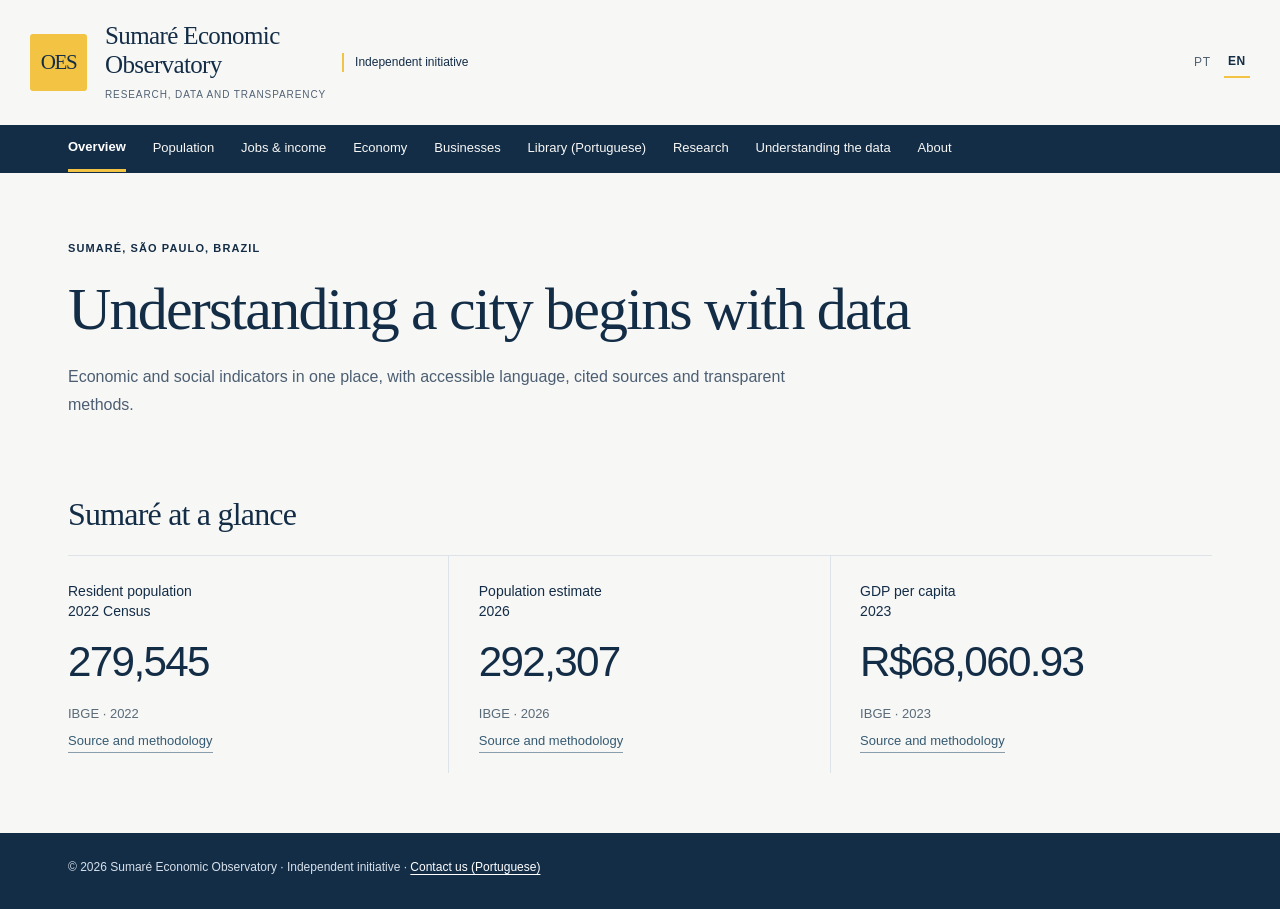
==== commit 67cda7cc: "style: aplica identidade híbrida OES e metadados de compartilhamento" ====
--- a/site/en/index.html
+++ b/site/en/index.html
@@ -10,7 +10,13 @@
 <meta property="og:title" content="Sumaré Economic Observatory | Data and transparency">
 <meta property="og:description" content="Sumaré Economic Observatory, independent economic and social data with transparent sources and methods.">
 <meta property="og:url" content="https://oesumare.github.io/en/index.html">
-<meta name="twitter:card" content="summary"><meta http-equiv="Content-Security-Policy" content="default-src 'self'; script-src 'self'; style-src 'self' https://fonts.googleapis.com; font-src https://fonts.gstatic.com; img-src 'self' data:; connect-src 'self'; object-src 'none'; base-uri 'self'; form-action 'none'"><link rel="stylesheet" href="../assets/css/styles.css?v=20261028-mobile-independent-alignment"><link rel="stylesheet" href="../assets/css/mapa.css"><link rel="stylesheet" href="../assets/css/empresas.css"><link rel="stylesheet" href="../assets/css/idades.css"><script src="../assets/js/lang-switch.js" defer></script><script src="../assets/js/nav-scroll-cue.js" defer></script><script src="../assets/js/app.js" defer></script><script src="../assets/js/indicators.js" defer></script><script src="../assets/js/mapa.js" defer></script><script src="../assets/js/idades.js" defer></script><script src="../assets/js/empresas.js" defer></script><script src="../assets/js/empresas-cempre.js" defer></script></head><body>
+<meta property="og:image" content="https://oesumare.github.io/assets/images/oes-social.png">
+<meta property="og:image:type" content="image/png">
+<meta property="og:image:width" content="1200">
+<meta property="og:image:height" content="630">
+<meta property="og:image:alt" content="Sumaré Economic Observatory, institutional identity">
+<meta name="twitter:card" content="summary_large_image">
+<meta name="twitter:image" content="https://oesumare.github.io/assets/images/oes-social.png"><meta http-equiv="Content-Security-Policy" content="default-src 'self'; script-src 'self'; style-src 'self' https://fonts.googleapis.com; font-src https://fonts.gstatic.com; img-src 'self' data:; connect-src 'self'; object-src 'none'; base-uri 'self'; form-action 'none'"><link rel="stylesheet" href="../assets/css/styles.css?v=20261028-governance-return"><link rel="stylesheet" href="../assets/css/mapa.css"><link rel="stylesheet" href="../assets/css/empresas.css"><link rel="stylesheet" href="../assets/css/idades.css"><script src="../assets/js/lang-switch.js" defer></script><script src="../assets/js/nav-scroll-cue.js" defer></script><script src="../assets/js/app.js" defer></script><script src="../assets/js/indicators.js" defer></script><script src="../assets/js/mapa.js" defer></script><script src="../assets/js/idades.js" defer></script><script src="../assets/js/empresas.js" defer></script><script src="../assets/js/empresas-cempre.js" defer></script></head><body>
 <header class="mast"><div class="wrap mast-inner"><div class="identity"><div aria-hidden="true" class="monogram">OES</div><div><strong>Sumaré Economic<br/>Observatory</strong><span>Research, data and transparency</span></div></div><div class="independent"><span class="independent-main">Independent initiative</span></div><div class="language-switch" role="group" aria-label="Language"><a lang="pt-BR" hreflang="pt-BR" href="../index.html">PT</a><span class="language-current" aria-current="true">EN</span></div></div></header>
 <nav aria-label="Main navigation">
 <div class="wrap nav-shell"><div class="nav-inner">
@@ -55,3 +61,4 @@
 <footer class="footer"><div class="wrap">© 2026 Sumaré Economic Observatory · Independent initiative · <a href="https://deluxe-mask-0a2.notion.site/50be564b68a744d1a137b06023974d03" target="_blank" rel="noopener noreferrer">Contact us (Portuguese)</a></div></footer>
 <dialog id="sourceDialog" aria-labelledby="sourceDialogTitle"><button id="closeSourceDialog" type="button" class="close" aria-label="Close">×</button><h3 id="sourceDialogTitle"></h3><div id="sourceDialogBody" class="prose"></div></dialog><dialog id="termDialog" aria-labelledby="termTitle"><button type="button" aria-label="Close" class="close" id="closeDialog">×</button><h3 id="termTitle"></h3><p id="termText"></p><p class="term-details" id="termDetails"></p><p class="term-source"><strong>Official reference:</strong> <a id="termSource" href="https://anuario.ibge.gov.br/2024/glossario-2024.html" rel="noopener noreferrer" target="_blank"></a></p></dialog>
 </body></html>
+
--- a/site/assets/css/styles.css
+++ b/site/assets/css/styles.css
@@ -69,12 +69,12 @@
 :root{--white: #fff}
 body{-webkit-font-smoothing:antialiased}
 .wrap{max-width: 1220px; padding-left: 38px; padding-right: 38px}
-.mast{color: #fff; border: 0}
+.mast{color: var(--ink); border: 0}
 .mast-inner{padding: 22px 0}
 .identity{gap: 18px}
 .monogram{font-size: 21px; width: 57px; height: 57px; border: 0; border-radius: 3px}
-.identity span{color: #c9d4e2; font-size: 10px; margin-top: 7px; display: block}
-.independent{color: #e3edf6; border-left-color: #f0c843; font-size: 12px; max-width: 245px}
+.identity span{color: var(--muted); font-size: 10px; margin-top: 7px; display: block}
+.independent{color: var(--ink); border-left-color: var(--yellow); font-size: 12px; max-width: 245px}
 .intro{padding: 75px 0 56px; grid-template-columns: 1.9fr .65fr; gap: 70px; align-items: start}
 .kicker{color: var(--accent); font-size: 11px; font-weight: 800; letter-spacing: .10em}
 .intro h1{margin: 18px 0 19px; max-width: 850px}
@@ -139,7 +139,7 @@
 a:focus-visible{outline-color: #142D47}
 :root{--ink: #142D47; --paper: #F7F7F5; --muted: #516274; --yellow: #F3C443; --line: #dce3e9}
 body{background: var(--paper); color: #333B44}
-.mast{background: #142D47}
+.mast{background: var(--paper)}
 .footer{background: #142D47}
 .metrics--two{grid-template-columns:repeat(2,minmax(0,1fr));margin:20px 0 28px;gap:0;border:0;background:transparent;box-shadow:none}
 .metrics--two .metric{background:transparent;min-width:0;padding:24px 26px;border:0;border-top:1px solid var(--line);border-right:1px solid var(--line)}
@@ -237,9 +237,9 @@
 /* Bilingual selector; institutional palette and typography unchanged. */
 .language-switch{display:flex;align-items:center;gap:9px;flex-shrink:0;margin-left:auto;font-family:var(--font-interface);font-size:12px;letter-spacing:.06em}
 .language-switch a,.language-switch .language-current{padding:5px 4px;text-decoration:none;white-space:nowrap}
-.language-switch a{color:#d2dfea}
-.language-switch a:hover,.language-switch a:focus-visible{color:#fff;text-decoration:underline}
-.language-switch .language-current{color:#fff;border-bottom:2px solid var(--yellow);font-weight:600}
+.language-switch a{color:var(--muted)}
+.language-switch a:hover,.language-switch a:focus-visible{color:var(--ink);text-decoration:underline}
+.language-switch .language-current{color:var(--ink);border-bottom:2px solid var(--yellow);font-weight:600}
 @media(max-width:800px){.language-switch{margin-left:auto}}
 @media(max-width:480px){.mast-inner{gap:10px}.identity{gap:10px}.language-switch{gap:5px;font-size:11px}}
 
@@ -262,6 +262,7 @@
 .governance-wrap .governance-lead{max-width:690px;margin:0;color:var(--muted);line-height:1.7}
 .governance-hero::after{content:"";display:block;width:48px;height:3px;margin-top:27px;background:var(--yellow)}
 .governance-grid{display:block;max-width:1050px;border-bottom:1px solid var(--line)}
+nav.governance-return{background:transparent;border:0}
 .governance-return{margin:22px 0 0;font-size:14px;line-height:1.5}
 .governance-return a{font-weight:600}
 .governance-grid .governance-section{display:grid;grid-template-columns:minmax(190px,.64fr) minmax(0,1.36fr);column-gap:clamp(28px,4vw,70px);max-width:none;margin:0;padding:26px 0;border:0;border-top:1px solid var(--line);scroll-margin-top:22px;align-items:start}
@@ -321,13 +322,13 @@
 }
 
 /* Navegação única: oito opções em sequência, com quebra natural no mobile. */
-nav{background:#fff;border-bottom:1px solid var(--line)}
+nav{background:var(--ink);border-bottom:1px solid var(--ink)}
 .nav-shell{display:block}
 .nav-inner{display:flex;flex-wrap:wrap;align-items:center;column-gap:clamp(14px,2.1vw,27px);row-gap:0;min-width:0}
-.nav-inner button,.nav-inner>a{display:inline-flex;align-items:center;flex:0 0 auto;min-height:47px;padding:12px 0 11px;background:transparent;border:0;border-bottom:2px solid transparent;color:#48576c;text-decoration:none;text-align:left;font:500 13px/1.4 var(--font-interface);cursor:pointer;white-space:nowrap}
-.nav-inner button:hover,.nav-inner>a:hover,.nav-inner button:focus-visible,.nav-inner>a:focus-visible{color:var(--ink)}
-.nav-inner button[aria-expanded="true"],.nav-inner>a[aria-current="page"]{color:var(--ink);font-weight:600;border-bottom:3px solid var(--yellow)}
-.nav-inner button:focus-visible,.nav-inner>a:focus-visible{outline:2px solid var(--ink);outline-offset:3px}
+.nav-inner button,.nav-inner>a{display:inline-flex;align-items:center;flex:0 0 auto;min-height:47px;padding:12px 0 11px;background:transparent;border:0;border-bottom:2px solid transparent;color:#f7f7f5;text-decoration:none;text-align:left;font:500 13px/1.4 var(--font-interface);cursor:pointer;white-space:nowrap}
+.nav-inner button:hover,.nav-inner>a:hover,.nav-inner button:focus-visible,.nav-inner>a:focus-visible{color:#fff}
+.nav-inner button[aria-expanded="true"],.nav-inner>a[aria-current="page"]{color:#fff;font-weight:600;border-bottom:3px solid var(--yellow)}
+.nav-inner button:focus-visible,.nav-inner>a:focus-visible{outline:2px solid var(--yellow);outline-offset:3px}
 @media(max-width:800px){
  .nav-inner{column-gap:18px}
  .nav-inner button,.nav-inner>a{min-height:42px;padding:10px 0}
@@ -399,8 +400,8 @@
     display: flex;
     align-items: center;
     justify-content: flex-end;
-    background: linear-gradient(90deg, transparent, #fff 50%);
-    color: #142D47;
+    background: linear-gradient(90deg, transparent, #142D47 50%);
+    color: var(--yellow);
     font: 600 24px/1 var(--font-interface);
     pointer-events: none;
   }
@@ -435,3 +436,4 @@
  #trabalho .sector-source{margin:14px 3px 0}
 }
 
+
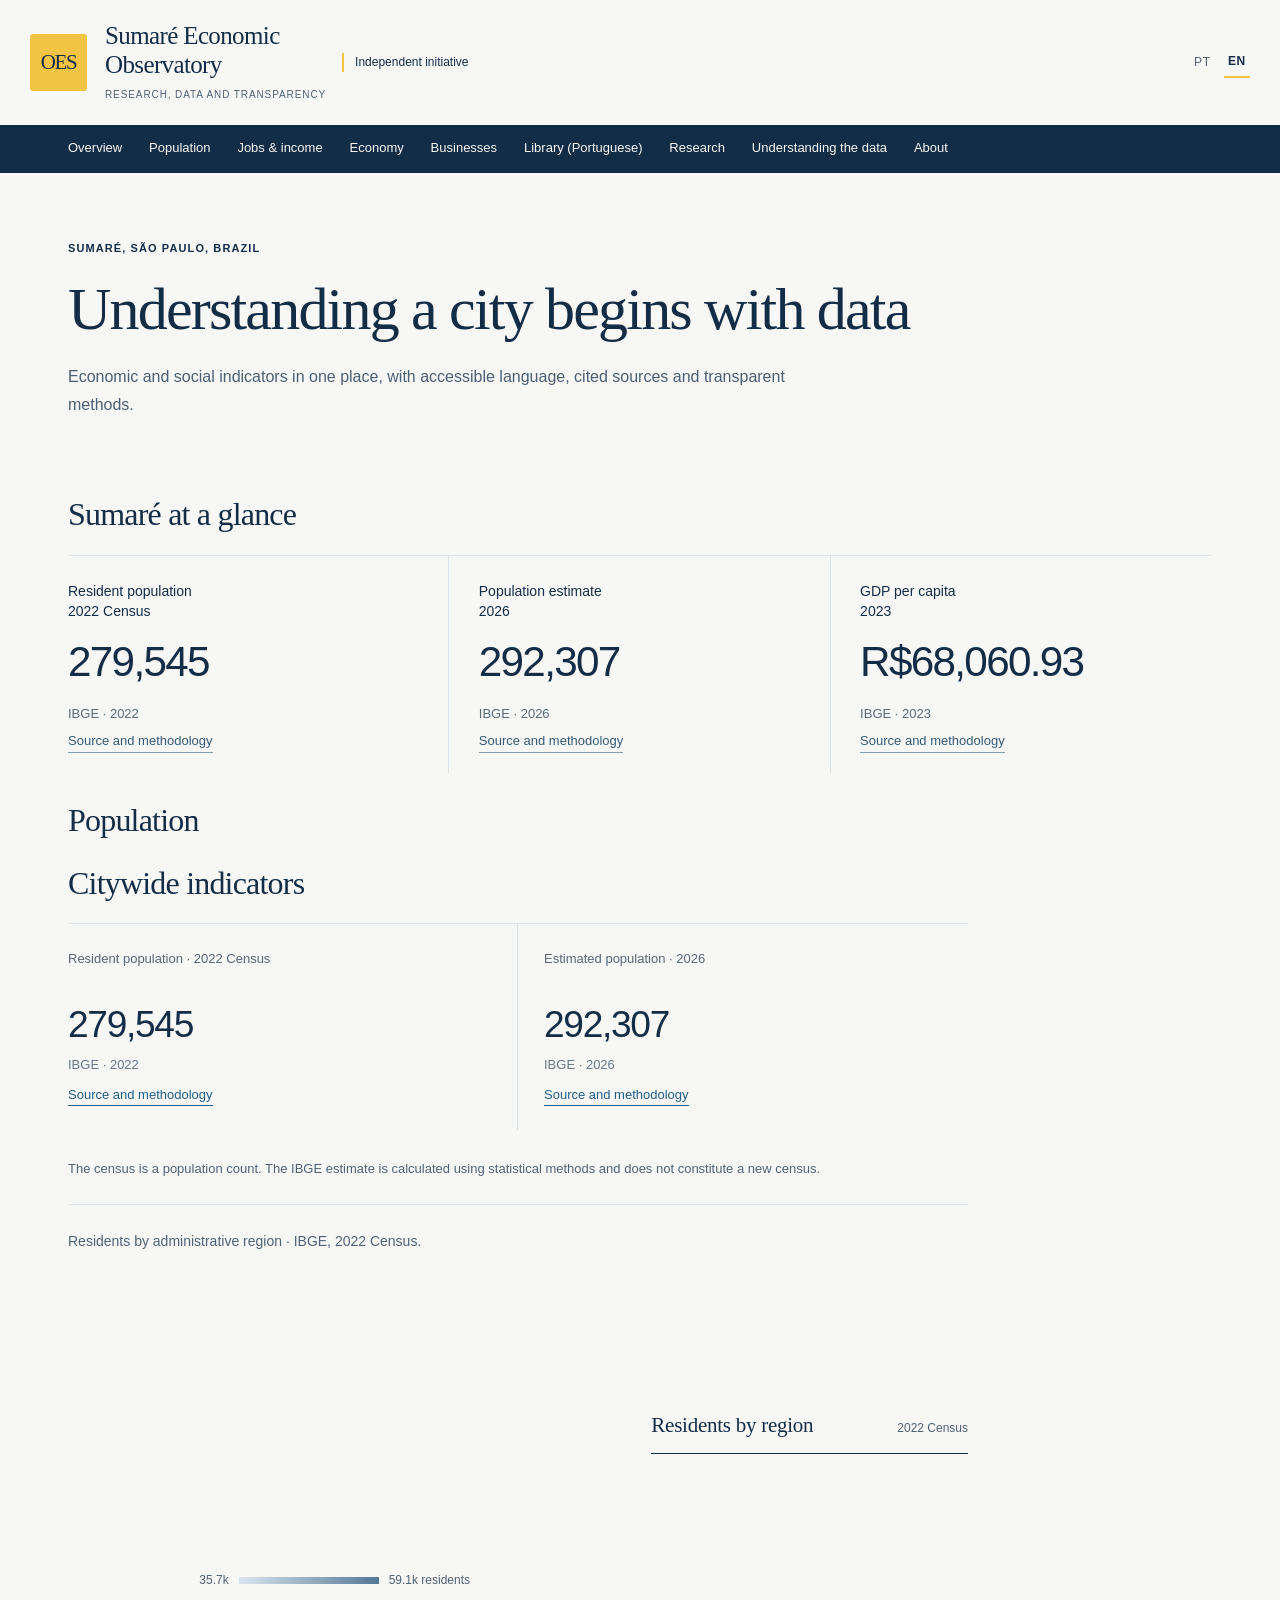
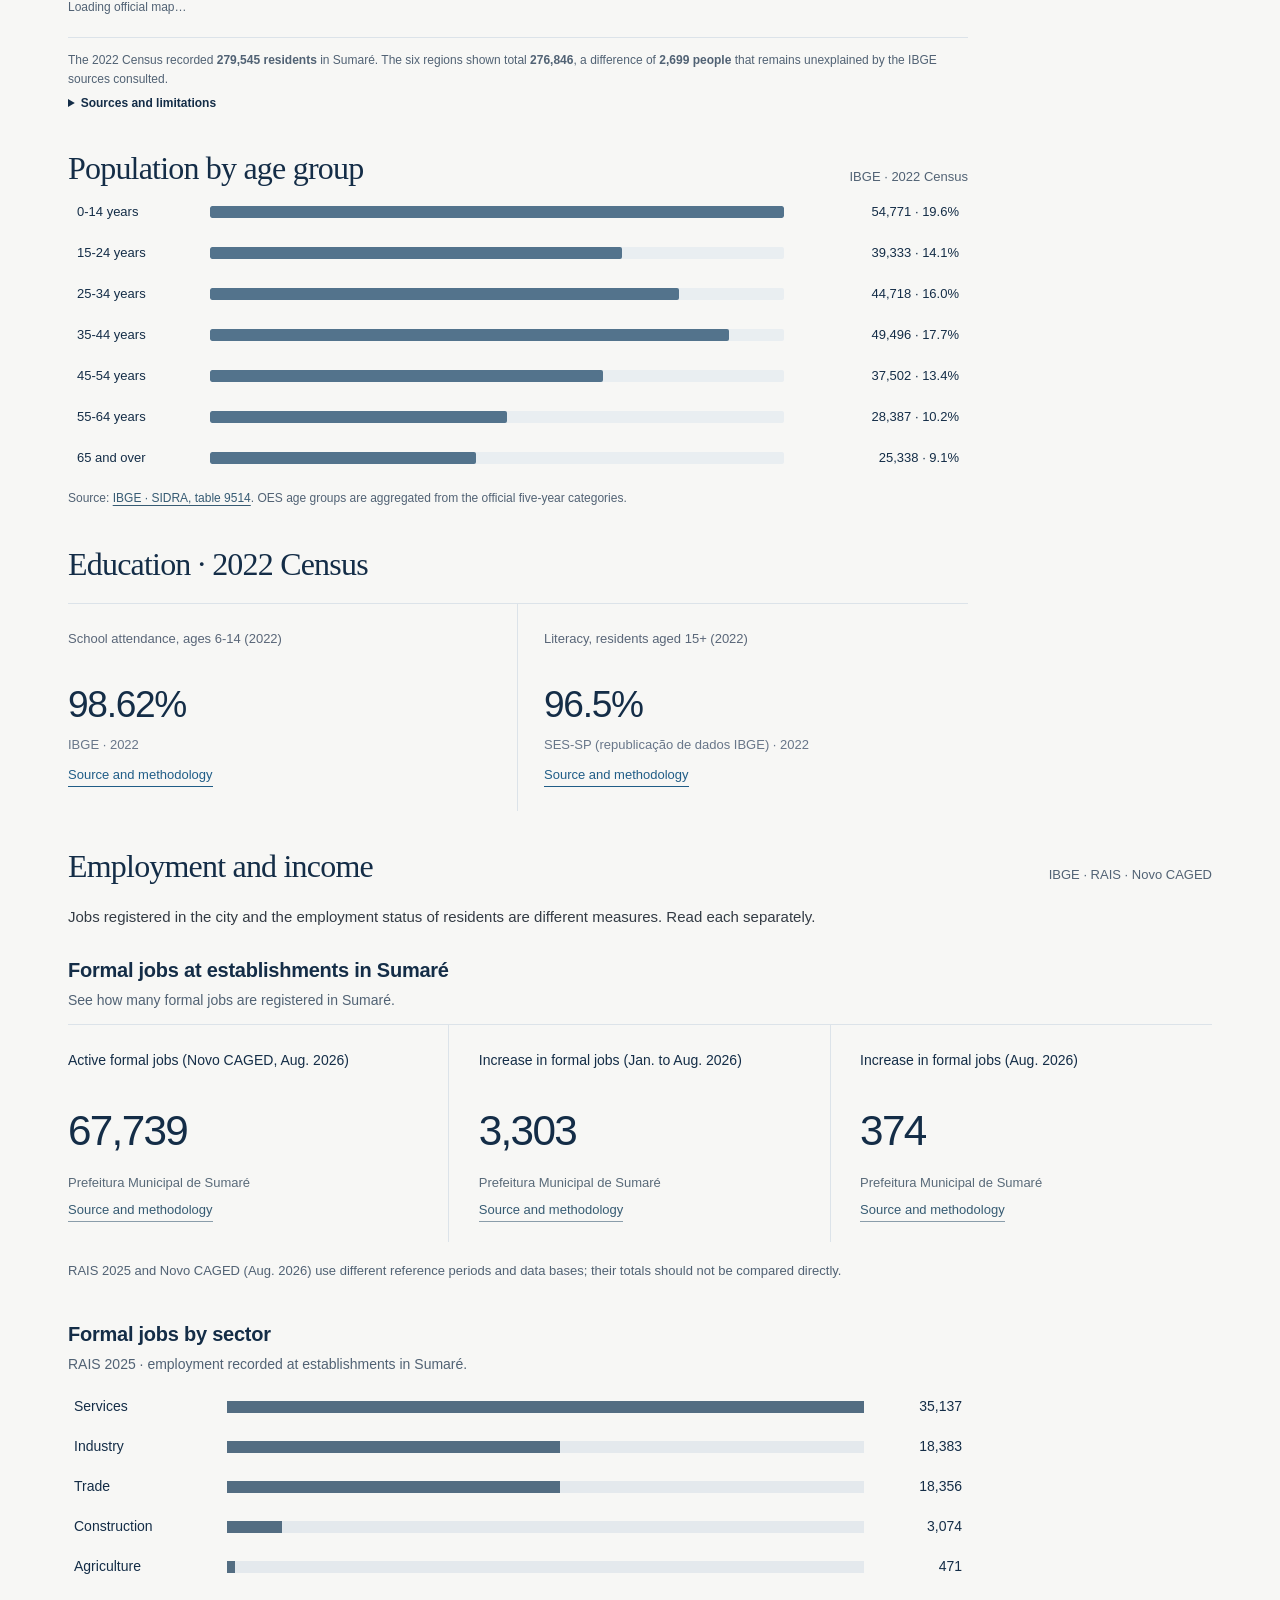
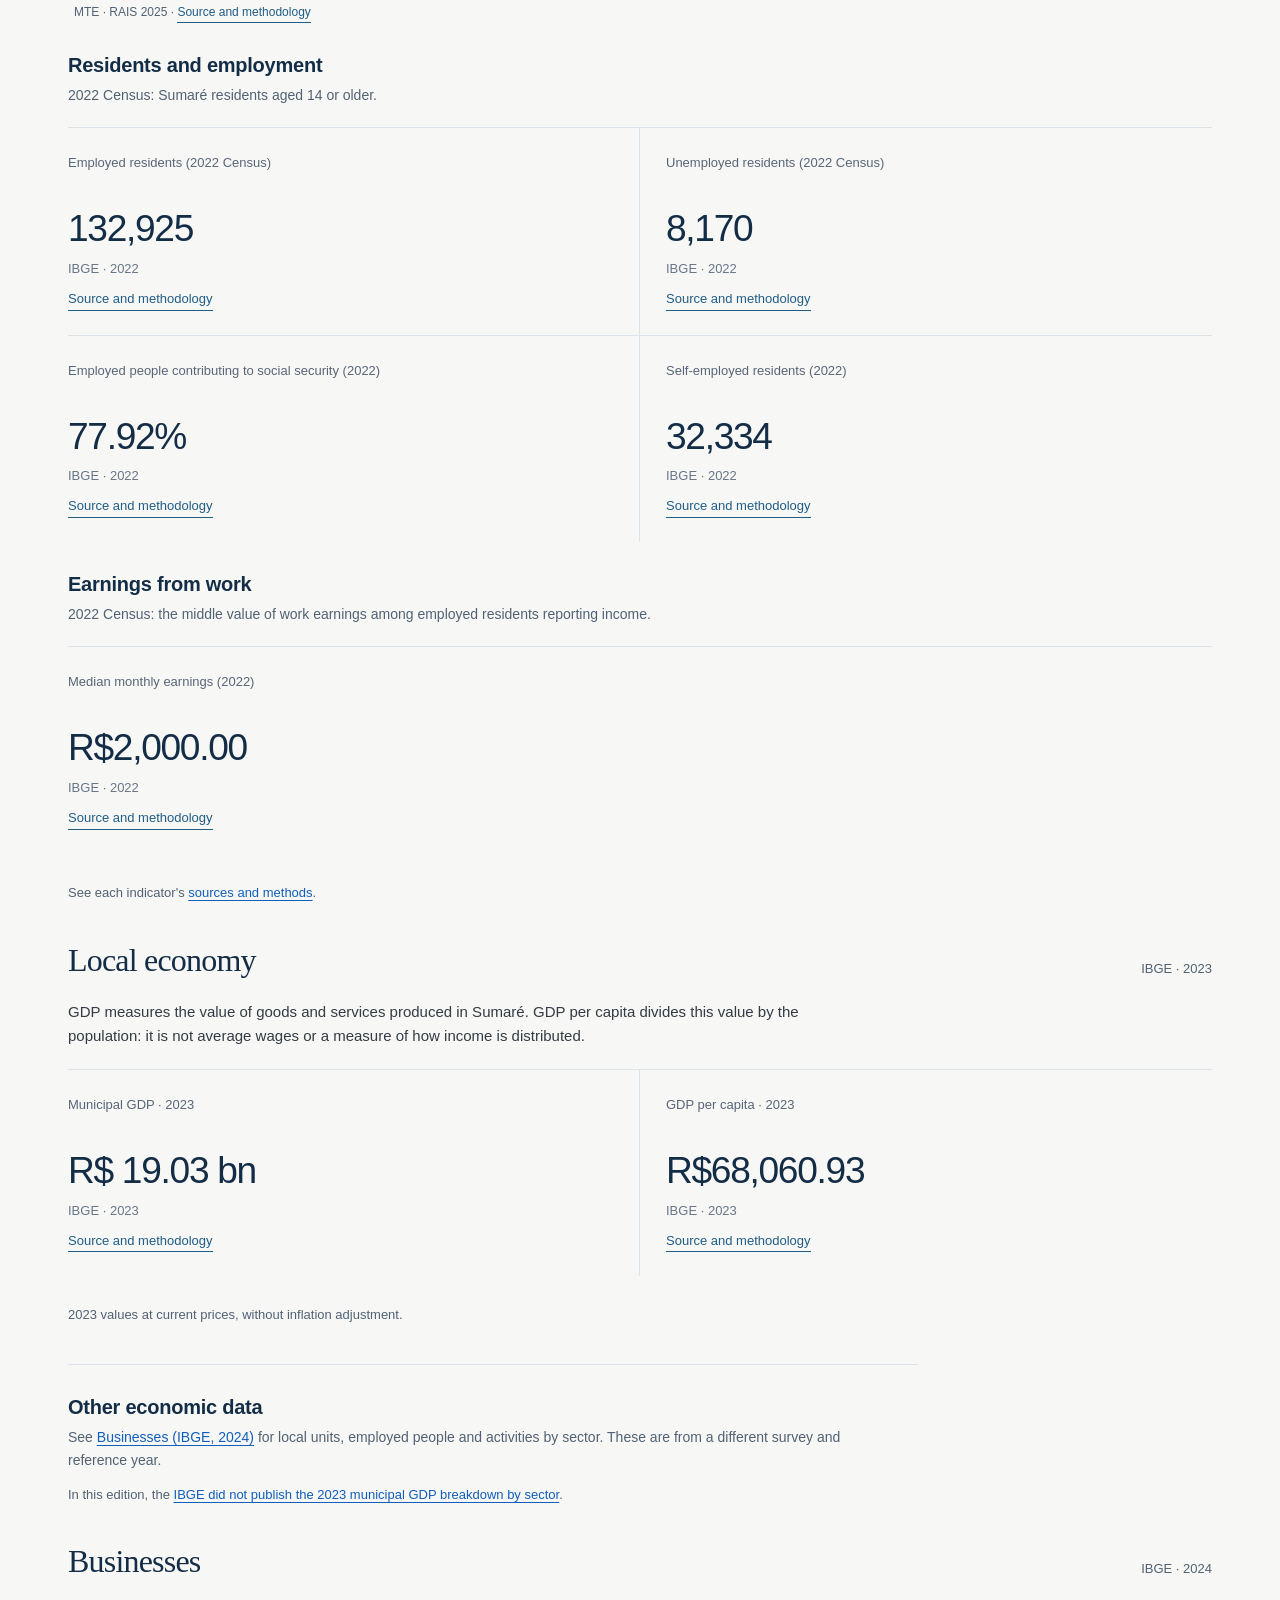
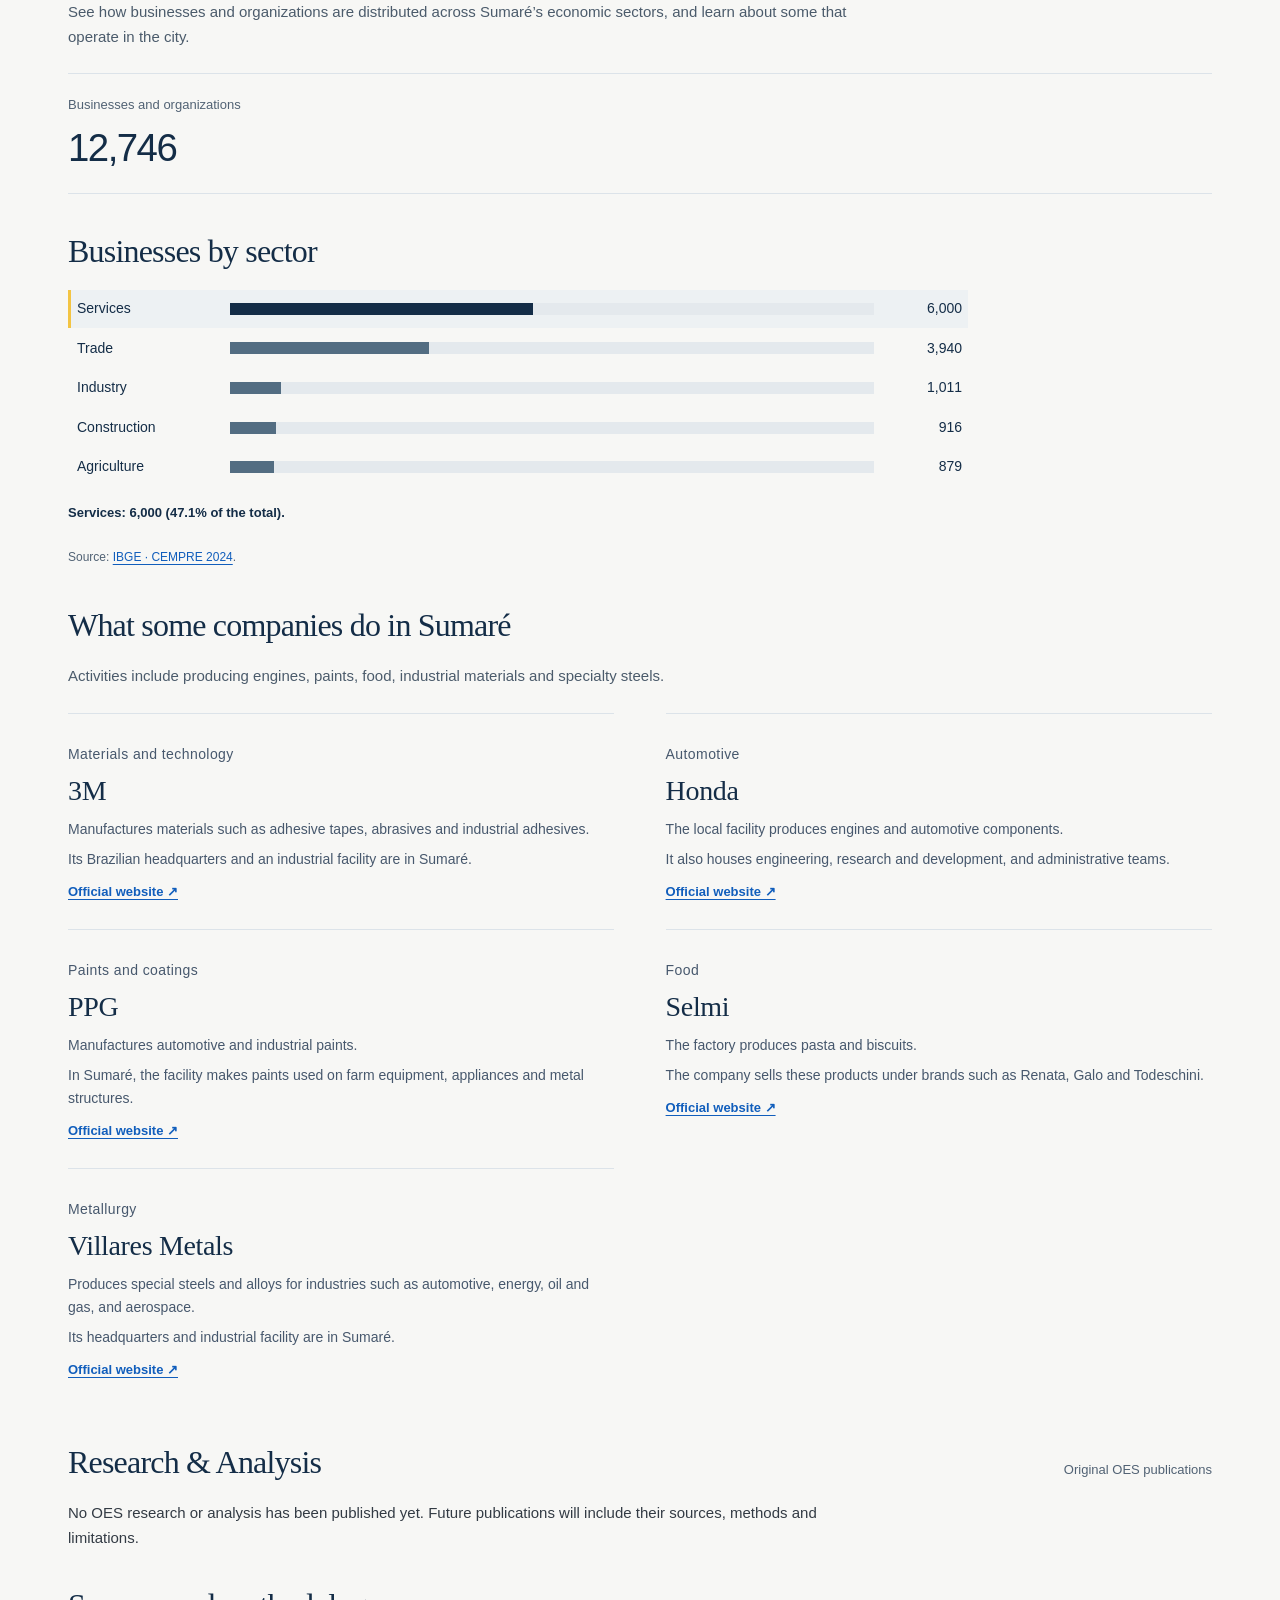
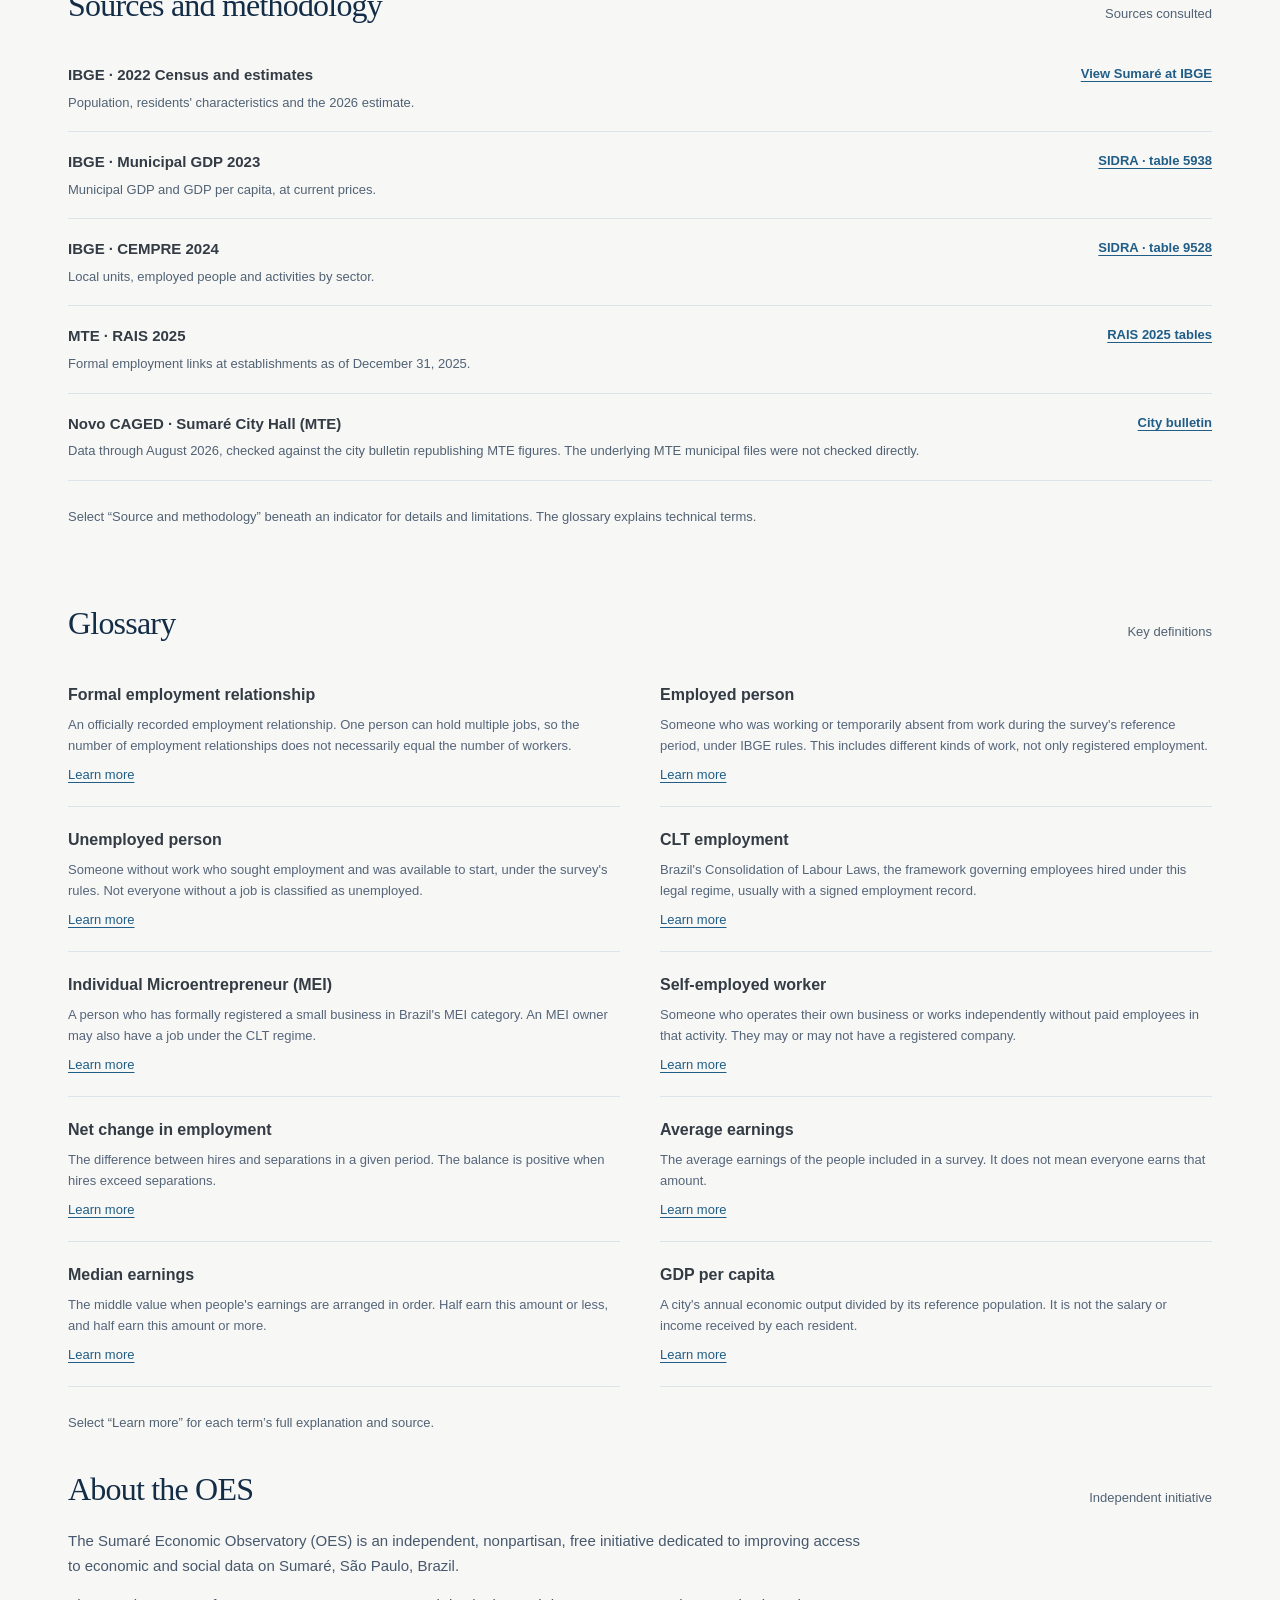
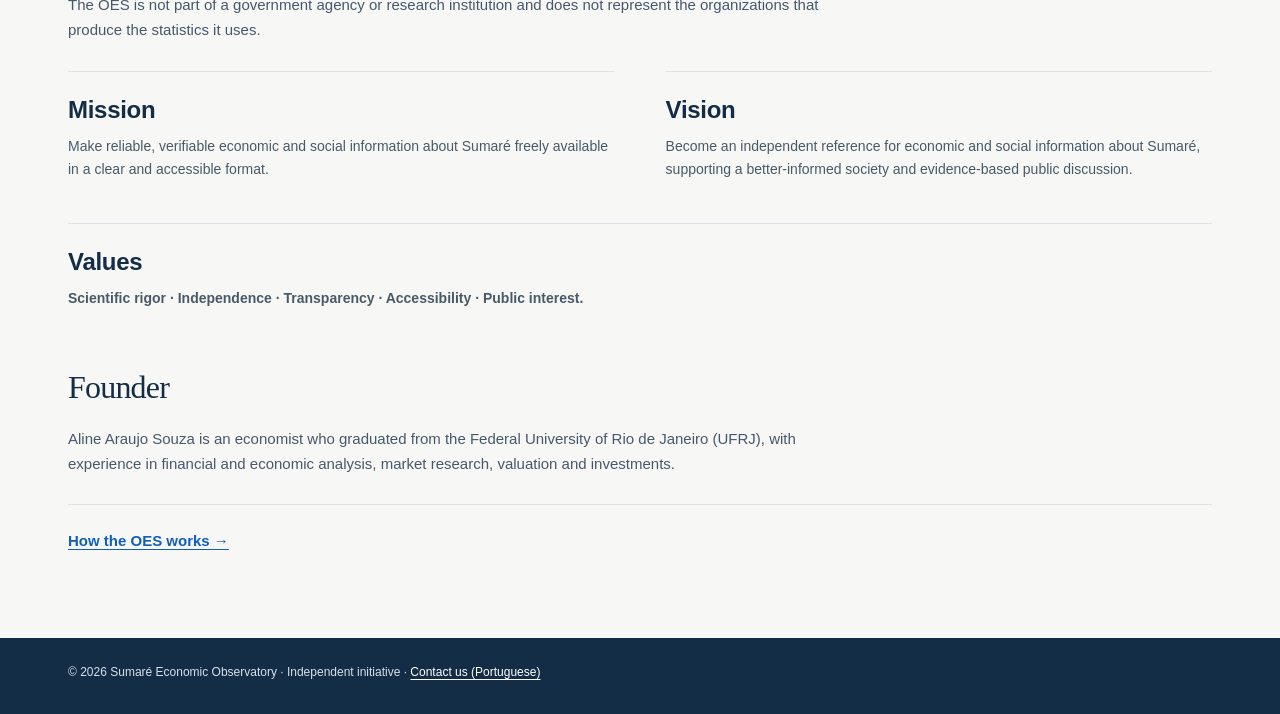
==== commit dc439c39: "UX: exibe todas as frentes e converte o menu em links internos" ====
--- a/site/en/index.html
+++ b/site/en/index.html
@@ -16,28 +16,28 @@
 <meta property="og:image:height" content="630">
 <meta property="og:image:alt" content="Sumaré Economic Observatory, institutional identity">
 <meta name="twitter:card" content="summary_large_image">
-<meta name="twitter:image" content="https://oesumare.github.io/assets/images/oes-social.png"><meta http-equiv="Content-Security-Policy" content="default-src 'self'; script-src 'self'; style-src 'self' https://fonts.googleapis.com; font-src https://fonts.gstatic.com; img-src 'self' data:; connect-src 'self'; object-src 'none'; base-uri 'self'; form-action 'none'"><link rel="stylesheet" href="../assets/css/styles.css?v=20261028-governance-return"><link rel="stylesheet" href="../assets/css/mapa.css"><link rel="stylesheet" href="../assets/css/empresas.css"><link rel="stylesheet" href="../assets/css/idades.css"><script src="../assets/js/lang-switch.js" defer></script><script src="../assets/js/nav-scroll-cue.js" defer></script><script src="../assets/js/app.js" defer></script><script src="../assets/js/indicators.js" defer></script><script src="../assets/js/mapa.js" defer></script><script src="../assets/js/idades.js" defer></script><script src="../assets/js/empresas.js" defer></script><script src="../assets/js/empresas-cempre.js" defer></script></head><body>
+<meta name="twitter:image" content="https://oesumare.github.io/assets/images/oes-social.png"><meta http-equiv="Content-Security-Policy" content="default-src 'self'; script-src 'self'; style-src 'self' https://fonts.googleapis.com; font-src https://fonts.gstatic.com; img-src 'self' data:; connect-src 'self'; object-src 'none'; base-uri 'self'; form-action 'none'"><link rel="stylesheet" href="../assets/css/styles.css?v=20261028-continuous"><link rel="stylesheet" href="../assets/css/mapa.css"><link rel="stylesheet" href="../assets/css/empresas.css"><link rel="stylesheet" href="../assets/css/idades.css"><script src="../assets/js/lang-switch.js" defer></script><script src="../assets/js/nav-scroll-cue.js" defer></script><script src="../assets/js/app.js?v=20261028-continuous" defer></script><script src="../assets/js/indicators.js" defer></script><script src="../assets/js/mapa.js?v=20261028-continuous" defer></script><script src="../assets/js/idades.js" defer></script><script src="../assets/js/empresas.js" defer></script><script src="../assets/js/empresas-cempre.js" defer></script></head><body>
 <header class="mast"><div class="wrap mast-inner"><div class="identity"><div aria-hidden="true" class="monogram">OES</div><div><strong>Sumaré Economic<br/>Observatory</strong><span>Research, data and transparency</span></div></div><div class="independent"><span class="independent-main">Independent initiative</span></div><div class="language-switch" role="group" aria-label="Language"><a lang="pt-BR" hreflang="pt-BR" href="../index.html">PT</a><span class="language-current" aria-current="true">EN</span></div></div></header>
 <nav aria-label="Main navigation">
 <div class="wrap nav-shell"><div class="nav-inner">
-<button type="button" aria-expanded="true" class="active" data-tab="inicio">Overview</button>
-<button type="button" aria-expanded="false" data-tab="populacao">Population</button>
-<button type="button" aria-expanded="false" data-tab="trabalho">Jobs & income</button>
-<button type="button" aria-expanded="false" data-tab="economia">Economy</button>
-<button type="button" aria-expanded="false" data-tab="empresas">Businesses</button>
+<a href="#inicio" data-tab="inicio" aria-current="location">Overview</a>
+<a href="#populacao" data-tab="populacao">Population</a>
+<a href="#trabalho" data-tab="trabalho">Jobs & income</a>
+<a href="#economia" data-tab="economia">Economy</a>
+<a href="#empresas" data-tab="empresas">Businesses</a>
 <a class="nav-library-link" href="../biblioteca.html" title="Library in Portuguese">Library (Portuguese)</a>
-<button type="button" aria-expanded="false" data-tab="analises">Research</button>
-<button type="button" aria-expanded="false" data-tab="metodologia">Understanding the data</button>
-<button type="button" aria-expanded="false" data-tab="sobre">About</button>
+<a href="#analises" data-tab="analises">Research</a>
+<a href="#metodologia" data-tab="metodologia">Understanding the data</a>
+<a href="#sobre" data-tab="sobre">About</a>
 </div></div>
 </nav>
 <main class="wrap"><section class="tab" id="inicio" role="region"><section class="intro intro--overview"><div><div class="kicker">Sumaré, São Paulo, Brazil</div><h1>Understanding a city begins with data</h1><p>Economic and social indicators in one place, with accessible language, cited sources and transparent methods.</p></div></section><div class="section-title"><h2>Sumaré at a glance</h2></div><div class="metrics metrics--three"><div class="metric" data-indicator="populacao-censo-2022"><p class="metric-title">Resident population<br/>2022 Census</p><div class="number">Loading…</div><div class="origin">IBGE · <a href="https://www.ibge.gov.br/cidades-e-estados/sp/sumare.html" rel="noopener" target="_blank">Source</a></div></div><div class="metric" data-indicator="populacao-estimada"><p class="metric-title">Population estimate<br/>2026</p><div class="number">Loading…</div><div class="origin">IBGE · <a href="https://www.ibge.gov.br/cidades-e-estados/sp/sumare.html" rel="noopener" target="_blank">Source</a></div></div><div class="metric" data-indicator="pib-per-capita-2023"><p class="metric-title">GDP per capita<br/>2023</p><div class="number">Loading…</div><div class="origin">IBGE · <a href="https://www.ibge.gov.br/cidades-e-estados/sp/sumare.html" rel="noopener" target="_blank">Source</a></div></div></div></section>
-<section class="tab" hidden="" id="populacao" role="region"><div class="section-title"><h2 id="mapa-titulo">Population</h2></div>
+<section class="tab" id="populacao" role="region"><div class="section-title"><h2 id="mapa-titulo">Population</h2></div>
 <section class="populacao-indicadores"><div class="section-title"><h2>Citywide indicators</h2></div>
 <div class="metrics metrics--two">
 <article class="metric" data-indicator="populacao-censo-2022"><p class="metric-title">Resident population · 2022 Census</p><div class="number">Loading…</div><div class="origin">Source: IBGE</div></article>
 <article class="metric" data-indicator="populacao-estimada"><p class="metric-title">Estimated population · 2026</p><div class="number">Loading…</div><div class="origin">Source: IBGE</div></article>
-</div><p class="footnote">The census is a population count. The IBGE estimate is calculated using statistical methods and does not constitute a new census.</p></section><section class="mapa-section" data-mapa aria-labelledby="mapa-titulo"><p class="mapa-intro">Residents by administrative region · IBGE, 2022 Census.</p><div class="mapa-layout"><div class="mapa-figure"><svg class="mapa-canvas" data-mapa-svg role="group" aria-label="Interactive map of Sumaré's six regions" viewBox="0 0 720 390"></svg><div class="mapa-scale" aria-label="Colors indicate the number of residents"><span>35.7k</span><span class="mapa-scale-bar" aria-hidden="true"></span><span>59.1k residents</span></div></div><aside class="mapa-sidebar" aria-label="Residents by region"><div class="mapa-sidebar-heading"><h3>Residents by region</h3><span>2022 Census</span></div><div class="mapa-region-list"><div class="mapa-buttons" data-mapa-buttons role="group" aria-label="Select region"></div></div></aside></div><p class="mapa-status" role="status" data-mapa-status>Loading official map…</p><p class="mapa-announcement" data-mapa-selection aria-live="polite"></p><div class="mapa-note"><p>The 2022 Census recorded <strong>279,545 residents</strong> in Sumaré. The six regions shown total <strong>276,846</strong>, a difference of <strong>2,699 people</strong> that remains unexplained by the IBGE sources consulted.</p><details class="mapa-details"><summary>Sources and limitations</summary><p>IBGE classifies these regions as neighborhoods. Population counts and boundaries refer to 2022. Sources: <a href="https://ftp.ibge.gov.br/Censos/Censo_Demografico_2022/Agregados_por_Setores_Censitarios/Agregados_por_Bairro_csv/Agregados_por_bairros_basico_BR_20260520.zip" target="_blank" rel="noopener noreferrer">IBGE · CSV</a> · <a href="https://geoftp.ibge.gov.br/organizacao_do_territorio/malhas_territoriais/malhas_de_setores_censitarios__divisoes_intramunicipais/censo_2022/bairros/shp/UF/SP_bairros_CD2022.zip" target="_blank" rel="noopener noreferrer">IBGE · boundaries</a>.</p></details></div></section><section class="age-section" aria-labelledby="age-title" data-age-chart><div class="section-title"><h2 id="age-title">Population by age group</h2><span>IBGE · 2022 Census</span></div><div class="age-list" data-age-list><p>Loading age figures…</p></div><p class="age-selection" data-age-selection role="status" aria-live="polite"></p><p class="age-source">Source: <a target="_blank" rel="noopener noreferrer" href="https://sidra.ibge.gov.br/tabela/9514">IBGE · SIDRA, table 9514</a>. OES age groups are aggregated from the official five-year categories.</p></section><section class="populacao-educacao" aria-label="Education"><div class="section-title"><h2>Education · 2022 Census</h2></div><div class="metrics metrics--two"><article class="metric" data-indicator="escolarizacao-6-14-anos-2022"><p class="metric-title">School attendance, ages 6-14 (2022)</p><div class="number">Loading…</div><div class="origin">Source: IBGE · 2022 Census</div></article><article class="metric" data-indicator="taxa-alfabetizacao-15-mais-2022"><p class="metric-title">Literacy, residents aged 15+ (2022)</p><div class="number">Loading…</div><div class="origin">Source: IBGE · 2022 Census</div></article></div></section></section><section class="tab" hidden="" id="trabalho" role="region"><div class="section-title"><h2>Employment and income</h2><span>IBGE · RAIS · Novo CAGED</span></div><p class="prose">Jobs registered in the city and the employment status of residents are different measures. Read each separately.</p><h3 class="data-subheading">Formal jobs at establishments in Sumaré</h3><p class="section-context">See how many formal jobs are registered in Sumaré.</p><div class="metrics metrics--three"><article class="metric" data-indicator="estoque-vinculos-formais" data-source-label="Prefeitura Municipal de Sumaré"><p class="metric-title">Active formal jobs (Novo CAGED, Aug. 2026)</p><div class="number">Loading…</div><div class="origin">Prefeitura Municipal de Sumaré</div></article><article class="metric" data-indicator="saldo-vinculos-formais" data-source-label="Prefeitura Municipal de Sumaré"><p class="metric-title">Increase in formal jobs (Jan. to Aug. 2026)</p><div class="number">Loading…</div><div class="origin">Prefeitura Municipal de Sumaré</div></article><article class="metric" data-indicator="saldo-vinculos-formais-2026-08" data-source-label="Prefeitura Municipal de Sumaré"><p class="metric-title">Increase in formal jobs (Aug. 2026)</p><div class="number">Loading…</div><div class="origin">Prefeitura Municipal de Sumaré</div></article></div><p class="footnote">RAIS 2025 and Novo CAGED (Aug. 2026) use different reference periods and data bases; their totals should not be compared directly.</p><section class="sector-breakdown" aria-labelledby="rais-setores-titulo"><h3 class="data-subheading" id="rais-setores-titulo">Formal jobs by sector</h3><p class="section-context">RAIS 2025 · employment recorded at establishments in Sumaré.</p><div class="metrics metrics--sectors" role="group" aria-label="Jobs by sector"><article class="metric" data-indicator="rais-vinculos-servicos-2025"><p class="metric-title">Services</p><span class="sector-track" aria-hidden="true"><span class="sector-fill"></span></span><div class="number">Loading…</div></article><article class="metric" data-indicator="rais-vinculos-industria-2025"><p class="metric-title">Industry</p><span class="sector-track" aria-hidden="true"><span class="sector-fill"></span></span><div class="number">Loading…</div></article><article class="metric" data-indicator="rais-vinculos-comercio-2025"><p class="metric-title">Trade</p><span class="sector-track" aria-hidden="true"><span class="sector-fill"></span></span><div class="number">Loading…</div></article><article class="metric" data-indicator="rais-vinculos-construcao-2025"><p class="metric-title">Construction</p><span class="sector-track" aria-hidden="true"><span class="sector-fill"></span></span><div class="number">Loading…</div></article><article class="metric" data-indicator="rais-vinculos-agropecuaria-2025"><p class="metric-title">Agriculture</p><span class="sector-track" aria-hidden="true"><span class="sector-fill"></span></span><div class="number">Loading…</div></article></div><p class="sector-source">MTE · RAIS 2025 · <button type="button" class="source-detail" data-rais-method hidden>Source and methodology</button></p></section><h3 class="data-subheading">Residents and employment</h3><p class="section-context">2022 Census: Sumaré residents aged 14 or older.</p><div class="metrics metrics--two"><article class="metric" data-indicator="pessoas-ocupadas"><p class="metric-title">Employed residents (2022 Census)</p><div class="number">Loading…</div><div class="origin">Source: IBGE · Censo 2022</div></article><article class="metric" data-indicator="pessoas-desocupadas"><p class="metric-title">Unemployed residents (2022 Census)</p><div class="number">Loading…</div><div class="origin">Source: IBGE · 2022 Census</div></article><article class="metric" data-indicator="previdencia-ocupados"><p class="metric-title">Employed people contributing to social security (2022)</p><div class="number">Loading…</div><div class="origin">Source: IBGE · 2022 Census</div></article><article class="metric" data-indicator="residentes-conta-propria-2022"><p class="metric-title">Self-employed residents (2022)</p><div class="number">Loading…</div><div class="origin">Source: IBGE · Censo 2022</div></article></div><h3 class="data-subheading">Earnings from work</h3><p class="section-context">2022 Census: the middle value of work earnings among employed residents reporting income.</p><div class="metrics metrics--two"><article class="metric" data-indicator="renda-mediana-ocupados-2022"><p class="metric-title">Median monthly earnings (2022)</p><div class="number">Loading…</div><div class="origin">Source: IBGE · Censo 2022</div></article></div><p class="footnote">See each indicator's <a href="#metodologia">sources and methods</a>.</p></section><section class="tab" hidden="" id="economia" role="region"><div class="section-title"><h2>Local economy</h2><span>IBGE · 2023</span></div><p class="prose">GDP measures the value of goods and services produced in Sumaré. GDP per capita divides this value by the population: it is not average wages or a measure of how income is distributed.</p><div class="metrics metrics--two"><article class="metric" data-indicator="pib-municipal-2023"><p class="metric-title">Municipal GDP · 2023</p><div class="number">Loading…</div><div class="origin">Source: IBGE · Municipal GDP 2023</div></article><article class="metric" data-indicator="pib-per-capita-2023"><p class="metric-title">GDP per capita · 2023</p><div class="number">Loading…</div><div class="origin">Source: IBGE · Municipal GDP 2023</div></article></div><p class="footnote">2023 values at current prices, without inflation adjustment.</p><div class="economy-related"><h3 class="data-subheading">Other economic data</h3><p class="section-context">See <a href="#empresas">Businesses (IBGE, 2024)</a> for local units, employed people and activities by sector. These are from a different survey and reference year.</p><p class="footnote">In this edition, the <a href="https://www.ibge.gov.br/estatisticas/economicas/contas-nacionais/9088-produto-interno-bruto-dos-municipios.html" target="_blank" rel="noopener noreferrer">IBGE did not publish the 2023 municipal GDP breakdown by sector</a>.</p></div></section><section class="tab" hidden="" id="empresas" role="region" data-empresas>
+</div><p class="footnote">The census is a population count. The IBGE estimate is calculated using statistical methods and does not constitute a new census.</p></section><section class="mapa-section" data-mapa aria-labelledby="mapa-titulo"><p class="mapa-intro">Residents by administrative region · IBGE, 2022 Census.</p><div class="mapa-layout"><div class="mapa-figure"><svg class="mapa-canvas" data-mapa-svg role="group" aria-label="Interactive map of Sumaré's six regions" viewBox="0 0 720 390"></svg><div class="mapa-scale" aria-label="Colors indicate the number of residents"><span>35.7k</span><span class="mapa-scale-bar" aria-hidden="true"></span><span>59.1k residents</span></div></div><aside class="mapa-sidebar" aria-label="Residents by region"><div class="mapa-sidebar-heading"><h3>Residents by region</h3><span>2022 Census</span></div><div class="mapa-region-list"><div class="mapa-buttons" data-mapa-buttons role="group" aria-label="Select region"></div></div></aside></div><p class="mapa-status" role="status" data-mapa-status>Loading official map…</p><p class="mapa-announcement" data-mapa-selection aria-live="polite"></p><div class="mapa-note"><p>The 2022 Census recorded <strong>279,545 residents</strong> in Sumaré. The six regions shown total <strong>276,846</strong>, a difference of <strong>2,699 people</strong> that remains unexplained by the IBGE sources consulted.</p><details class="mapa-details"><summary>Sources and limitations</summary><p>IBGE classifies these regions as neighborhoods. Population counts and boundaries refer to 2022. Sources: <a href="https://ftp.ibge.gov.br/Censos/Censo_Demografico_2022/Agregados_por_Setores_Censitarios/Agregados_por_Bairro_csv/Agregados_por_bairros_basico_BR_20260520.zip" target="_blank" rel="noopener noreferrer">IBGE · CSV</a> · <a href="https://geoftp.ibge.gov.br/organizacao_do_territorio/malhas_territoriais/malhas_de_setores_censitarios__divisoes_intramunicipais/censo_2022/bairros/shp/UF/SP_bairros_CD2022.zip" target="_blank" rel="noopener noreferrer">IBGE · boundaries</a>.</p></details></div></section><section class="age-section" aria-labelledby="age-title" data-age-chart><div class="section-title"><h2 id="age-title">Population by age group</h2><span>IBGE · 2022 Census</span></div><div class="age-list" data-age-list><p>Loading age figures…</p></div><p class="age-selection" data-age-selection role="status" aria-live="polite"></p><p class="age-source">Source: <a target="_blank" rel="noopener noreferrer" href="https://sidra.ibge.gov.br/tabela/9514">IBGE · SIDRA, table 9514</a>. OES age groups are aggregated from the official five-year categories.</p></section><section class="populacao-educacao" aria-label="Education"><div class="section-title"><h2>Education · 2022 Census</h2></div><div class="metrics metrics--two"><article class="metric" data-indicator="escolarizacao-6-14-anos-2022"><p class="metric-title">School attendance, ages 6-14 (2022)</p><div class="number">Loading…</div><div class="origin">Source: IBGE · 2022 Census</div></article><article class="metric" data-indicator="taxa-alfabetizacao-15-mais-2022"><p class="metric-title">Literacy, residents aged 15+ (2022)</p><div class="number">Loading…</div><div class="origin">Source: IBGE · 2022 Census</div></article></div></section></section><section class="tab" id="trabalho" role="region"><div class="section-title"><h2>Employment and income</h2><span>IBGE · RAIS · Novo CAGED</span></div><p class="prose">Jobs registered in the city and the employment status of residents are different measures. Read each separately.</p><h3 class="data-subheading">Formal jobs at establishments in Sumaré</h3><p class="section-context">See how many formal jobs are registered in Sumaré.</p><div class="metrics metrics--three"><article class="metric" data-indicator="estoque-vinculos-formais" data-source-label="Prefeitura Municipal de Sumaré"><p class="metric-title">Active formal jobs (Novo CAGED, Aug. 2026)</p><div class="number">Loading…</div><div class="origin">Prefeitura Municipal de Sumaré</div></article><article class="metric" data-indicator="saldo-vinculos-formais" data-source-label="Prefeitura Municipal de Sumaré"><p class="metric-title">Increase in formal jobs (Jan. to Aug. 2026)</p><div class="number">Loading…</div><div class="origin">Prefeitura Municipal de Sumaré</div></article><article class="metric" data-indicator="saldo-vinculos-formais-2026-08" data-source-label="Prefeitura Municipal de Sumaré"><p class="metric-title">Increase in formal jobs (Aug. 2026)</p><div class="number">Loading…</div><div class="origin">Prefeitura Municipal de Sumaré</div></article></div><p class="footnote">RAIS 2025 and Novo CAGED (Aug. 2026) use different reference periods and data bases; their totals should not be compared directly.</p><section class="sector-breakdown" aria-labelledby="rais-setores-titulo"><h3 class="data-subheading" id="rais-setores-titulo">Formal jobs by sector</h3><p class="section-context">RAIS 2025 · employment recorded at establishments in Sumaré.</p><div class="metrics metrics--sectors" role="group" aria-label="Jobs by sector"><article class="metric" data-indicator="rais-vinculos-servicos-2025"><p class="metric-title">Services</p><span class="sector-track" aria-hidden="true"><span class="sector-fill"></span></span><div class="number">Loading…</div></article><article class="metric" data-indicator="rais-vinculos-industria-2025"><p class="metric-title">Industry</p><span class="sector-track" aria-hidden="true"><span class="sector-fill"></span></span><div class="number">Loading…</div></article><article class="metric" data-indicator="rais-vinculos-comercio-2025"><p class="metric-title">Trade</p><span class="sector-track" aria-hidden="true"><span class="sector-fill"></span></span><div class="number">Loading…</div></article><article class="metric" data-indicator="rais-vinculos-construcao-2025"><p class="metric-title">Construction</p><span class="sector-track" aria-hidden="true"><span class="sector-fill"></span></span><div class="number">Loading…</div></article><article class="metric" data-indicator="rais-vinculos-agropecuaria-2025"><p class="metric-title">Agriculture</p><span class="sector-track" aria-hidden="true"><span class="sector-fill"></span></span><div class="number">Loading…</div></article></div><p class="sector-source">MTE · RAIS 2025 · <button type="button" class="source-detail" data-rais-method hidden>Source and methodology</button></p></section><h3 class="data-subheading">Residents and employment</h3><p class="section-context">2022 Census: Sumaré residents aged 14 or older.</p><div class="metrics metrics--two"><article class="metric" data-indicator="pessoas-ocupadas"><p class="metric-title">Employed residents (2022 Census)</p><div class="number">Loading…</div><div class="origin">Source: IBGE · Censo 2022</div></article><article class="metric" data-indicator="pessoas-desocupadas"><p class="metric-title">Unemployed residents (2022 Census)</p><div class="number">Loading…</div><div class="origin">Source: IBGE · 2022 Census</div></article><article class="metric" data-indicator="previdencia-ocupados"><p class="metric-title">Employed people contributing to social security (2022)</p><div class="number">Loading…</div><div class="origin">Source: IBGE · 2022 Census</div></article><article class="metric" data-indicator="residentes-conta-propria-2022"><p class="metric-title">Self-employed residents (2022)</p><div class="number">Loading…</div><div class="origin">Source: IBGE · Censo 2022</div></article></div><h3 class="data-subheading">Earnings from work</h3><p class="section-context">2022 Census: the middle value of work earnings among employed residents reporting income.</p><div class="metrics metrics--two"><article class="metric" data-indicator="renda-mediana-ocupados-2022"><p class="metric-title">Median monthly earnings (2022)</p><div class="number">Loading…</div><div class="origin">Source: IBGE · Censo 2022</div></article></div><p class="footnote">See each indicator's <a href="#metodologia">sources and methods</a>.</p></section><section class="tab" id="economia" role="region"><div class="section-title"><h2>Local economy</h2><span>IBGE · 2023</span></div><p class="prose">GDP measures the value of goods and services produced in Sumaré. GDP per capita divides this value by the population: it is not average wages or a measure of how income is distributed.</p><div class="metrics metrics--two"><article class="metric" data-indicator="pib-municipal-2023"><p class="metric-title">Municipal GDP · 2023</p><div class="number">Loading…</div><div class="origin">Source: IBGE · Municipal GDP 2023</div></article><article class="metric" data-indicator="pib-per-capita-2023"><p class="metric-title">GDP per capita · 2023</p><div class="number">Loading…</div><div class="origin">Source: IBGE · Municipal GDP 2023</div></article></div><p class="footnote">2023 values at current prices, without inflation adjustment.</p><div class="economy-related"><h3 class="data-subheading">Other economic data</h3><p class="section-context">See <a href="#empresas">Businesses (IBGE, 2024)</a> for local units, employed people and activities by sector. These are from a different survey and reference year.</p><p class="footnote">In this edition, the <a href="https://www.ibge.gov.br/estatisticas/economicas/contas-nacionais/9088-produto-interno-bruto-dos-municipios.html" target="_blank" rel="noopener noreferrer">IBGE did not publish the 2023 municipal GDP breakdown by sector</a>.</p></div></section><section class="tab" id="empresas" role="region" data-empresas>
 <div class="section-title"><h2>Businesses</h2><span>IBGE · 2024</span></div>
 <p class="empresas-intro">See how businesses and organizations are distributed across Sumaré’s economic sectors, and learn about some that operate in the city.</p>
 <section class="empresas-statistics" data-cempre aria-label="Business activity in Sumaré">
@@ -55,9 +55,9 @@
 <p class="empresas-count" role="status" data-company-status>Loading information…</p>
 <div class="empresas-grid" data-company-list></div>
 
-</section><section class="tab" hidden="" id="analises" role="region"><div class="section-title"><h2>Research &amp; Analysis</h2><span>Original OES publications</span></div><p class="prose">No OES research or analysis has been published yet. Future publications will include their sources, methods and limitations.</p></section>
-<section class="tab" hidden="" id="metodologia" role="region"><div class="section-title"><h2>Sources and methodology</h2><span>Sources consulted</span></div><div class="source"><div><strong>IBGE · 2022 Census and estimates</strong><p>Population, residents' characteristics and the 2026 estimate.</p></div><a href="https://www.ibge.gov.br/cidades-e-estados/sp/sumare.html" target="_blank" rel="noopener noreferrer">View Sumaré at IBGE</a></div><div class="source"><div><strong>IBGE · Municipal GDP 2023</strong><p>Municipal GDP and GDP per capita, at current prices.</p></div><a href="https://sidra.ibge.gov.br/tabela/5938" target="_blank" rel="noopener noreferrer">SIDRA · table 5938</a></div><div class="source"><div><strong>IBGE · CEMPRE 2024</strong><p>Local units, employed people and activities by sector.</p></div><a href="https://sidra.ibge.gov.br/tabela/9528" target="_blank" rel="noopener noreferrer">SIDRA · table 9528</a></div><div class="source"><div><strong>MTE · RAIS 2025</strong><p>Formal employment links at establishments as of December 31, 2025.</p></div><a href="https://www.gov.br/trabalho-e-emprego/pt-br/acesso-a-informacao/acoes-e-programas/programas-projetos-acoes-obras-e-atividades/estatisticas-trabalho/rais/rais-2025/rais-2025-tabelas.xlsx" target="_blank" rel="noopener noreferrer">RAIS 2025 tables</a></div><div class="source"><div><strong>Novo CAGED · Sumaré City Hall (MTE)</strong><p>Data through August 2026, checked against the city bulletin republishing MTE figures. The underlying MTE municipal files were not checked directly.</p></div><a href="https://www.sumare.sp.gov.br/cidadao/noticia/sumare-lidera-saldo-de-empregos-na-rpt-ocupa-a-2-posicao-na-rmc-e-e-14-no-estado" target="_blank" rel="noopener noreferrer">City bulletin</a></div><p class="note">Select “Source and methodology” beneath an indicator for details and limitations. The glossary explains technical terms.</p><section class="glossary-section" id="glossario" aria-labelledby="glossary-heading"><div class="section-title"><h2 id="glossary-heading">Glossary</h2><span>Key definitions</span></div><div class="glossary" id="glossary"></div><p class="note">Select “Learn more” for each term’s full explanation and source.</p></section></section>
-<section class="tab" hidden="" id="sobre" role="region"><div class="section-title"><h2>About the OES</h2><span>Independent initiative</span></div><div class="prose"><p>The Sumaré Economic Observatory (OES) is an independent, nonpartisan, free initiative dedicated to improving access to economic and social data on Sumaré, São Paulo, Brazil.</p><p>The OES is not part of a government agency or research institution and does not represent the organizations that produce the statistics it uses.</p></div><div class="institutional-grid"><article class="institutional-block"><h3>Mission</h3><p>Make reliable, verifiable economic and social information about Sumaré freely available in a clear and accessible format.</p></article><article class="institutional-block"><h3>Vision</h3><p>Become an independent reference for economic and social information about Sumaré, supporting a better-informed society and evidence-based public discussion.</p></article></div><div class="institutional-block institutional-values"><h3>Values</h3><p><strong>Scientific rigor · Independence · Transparency · Accessibility · Public interest.</strong></p></div><div class="section-title"><h2>Founder</h2></div><div class="prose"><p>Aline Araujo Souza is an economist who graduated from the Federal University of Rio de Janeiro (UFRJ), with experience in financial and economic analysis, market research, valuation and investments.</p></div><div class="institutional-cta"><a href="governanca.html">How the OES works →</a></div></section></main>
+</section><section class="tab" id="analises" role="region"><div class="section-title"><h2>Research &amp; Analysis</h2><span>Original OES publications</span></div><p class="prose">No OES research or analysis has been published yet. Future publications will include their sources, methods and limitations.</p></section>
+<section class="tab" id="metodologia" role="region"><div class="section-title"><h2>Sources and methodology</h2><span>Sources consulted</span></div><div class="source"><div><strong>IBGE · 2022 Census and estimates</strong><p>Population, residents' characteristics and the 2026 estimate.</p></div><a href="https://www.ibge.gov.br/cidades-e-estados/sp/sumare.html" target="_blank" rel="noopener noreferrer">View Sumaré at IBGE</a></div><div class="source"><div><strong>IBGE · Municipal GDP 2023</strong><p>Municipal GDP and GDP per capita, at current prices.</p></div><a href="https://sidra.ibge.gov.br/tabela/5938" target="_blank" rel="noopener noreferrer">SIDRA · table 5938</a></div><div class="source"><div><strong>IBGE · CEMPRE 2024</strong><p>Local units, employed people and activities by sector.</p></div><a href="https://sidra.ibge.gov.br/tabela/9528" target="_blank" rel="noopener noreferrer">SIDRA · table 9528</a></div><div class="source"><div><strong>MTE · RAIS 2025</strong><p>Formal employment links at establishments as of December 31, 2025.</p></div><a href="https://www.gov.br/trabalho-e-emprego/pt-br/acesso-a-informacao/acoes-e-programas/programas-projetos-acoes-obras-e-atividades/estatisticas-trabalho/rais/rais-2025/rais-2025-tabelas.xlsx" target="_blank" rel="noopener noreferrer">RAIS 2025 tables</a></div><div class="source"><div><strong>Novo CAGED · Sumaré City Hall (MTE)</strong><p>Data through August 2026, checked against the city bulletin republishing MTE figures. The underlying MTE municipal files were not checked directly.</p></div><a href="https://www.sumare.sp.gov.br/cidadao/noticia/sumare-lidera-saldo-de-empregos-na-rpt-ocupa-a-2-posicao-na-rmc-e-e-14-no-estado" target="_blank" rel="noopener noreferrer">City bulletin</a></div><p class="note">Select “Source and methodology” beneath an indicator for details and limitations. The glossary explains technical terms.</p><section class="glossary-section" id="glossario" aria-labelledby="glossary-heading"><div class="section-title"><h2 id="glossary-heading">Glossary</h2><span>Key definitions</span></div><div class="glossary" id="glossary"></div><p class="note">Select “Learn more” for each term’s full explanation and source.</p></section></section>
+<section class="tab" id="sobre" role="region"><div class="section-title"><h2>About the OES</h2><span>Independent initiative</span></div><div class="prose"><p>The Sumaré Economic Observatory (OES) is an independent, nonpartisan, free initiative dedicated to improving access to economic and social data on Sumaré, São Paulo, Brazil.</p><p>The OES is not part of a government agency or research institution and does not represent the organizations that produce the statistics it uses.</p></div><div class="institutional-grid"><article class="institutional-block"><h3>Mission</h3><p>Make reliable, verifiable economic and social information about Sumaré freely available in a clear and accessible format.</p></article><article class="institutional-block"><h3>Vision</h3><p>Become an independent reference for economic and social information about Sumaré, supporting a better-informed society and evidence-based public discussion.</p></article></div><div class="institutional-block institutional-values"><h3>Values</h3><p><strong>Scientific rigor · Independence · Transparency · Accessibility · Public interest.</strong></p></div><div class="section-title"><h2>Founder</h2></div><div class="prose"><p>Aline Araujo Souza is an economist who graduated from the Federal University of Rio de Janeiro (UFRJ), with experience in financial and economic analysis, market research, valuation and investments.</p></div><div class="institutional-cta"><a href="governanca.html">How the OES works →</a></div></section></main>
 <footer class="footer"><div class="wrap">© 2026 Sumaré Economic Observatory · Independent initiative · <a href="https://deluxe-mask-0a2.notion.site/50be564b68a744d1a137b06023974d03" target="_blank" rel="noopener noreferrer">Contact us (Portuguese)</a></div></footer>
 <dialog id="sourceDialog" aria-labelledby="sourceDialogTitle"><button id="closeSourceDialog" type="button" class="close" aria-label="Close">×</button><h3 id="sourceDialogTitle"></h3><div id="sourceDialogBody" class="prose"></div></dialog><dialog id="termDialog" aria-labelledby="termTitle"><button type="button" aria-label="Close" class="close" id="closeDialog">×</button><h3 id="termTitle"></h3><p id="termText"></p><p class="term-details" id="termDetails"></p><p class="term-source"><strong>Official reference:</strong> <a id="termSource" href="https://anuario.ibge.gov.br/2024/glossario-2024.html" rel="noopener noreferrer" target="_blank"></a></p></dialog>
 </body></html>
--- a/site/assets/css/styles.css
+++ b/site/assets/css/styles.css
@@ -3,6 +3,7 @@
 /* OES | Estilos consolidados. Ordem de cascata e responsividade preservadas. */
 *{box-sizing: border-box}
 body{margin:0}
+html{scroll-behavior:smooth}
 a{text-underline-offset: 3px}
 .wrap{padding: 0 28px; margin: auto}
 .mast-inner{display: flex; justify-content: space-between; align-items: center; gap: 16px}
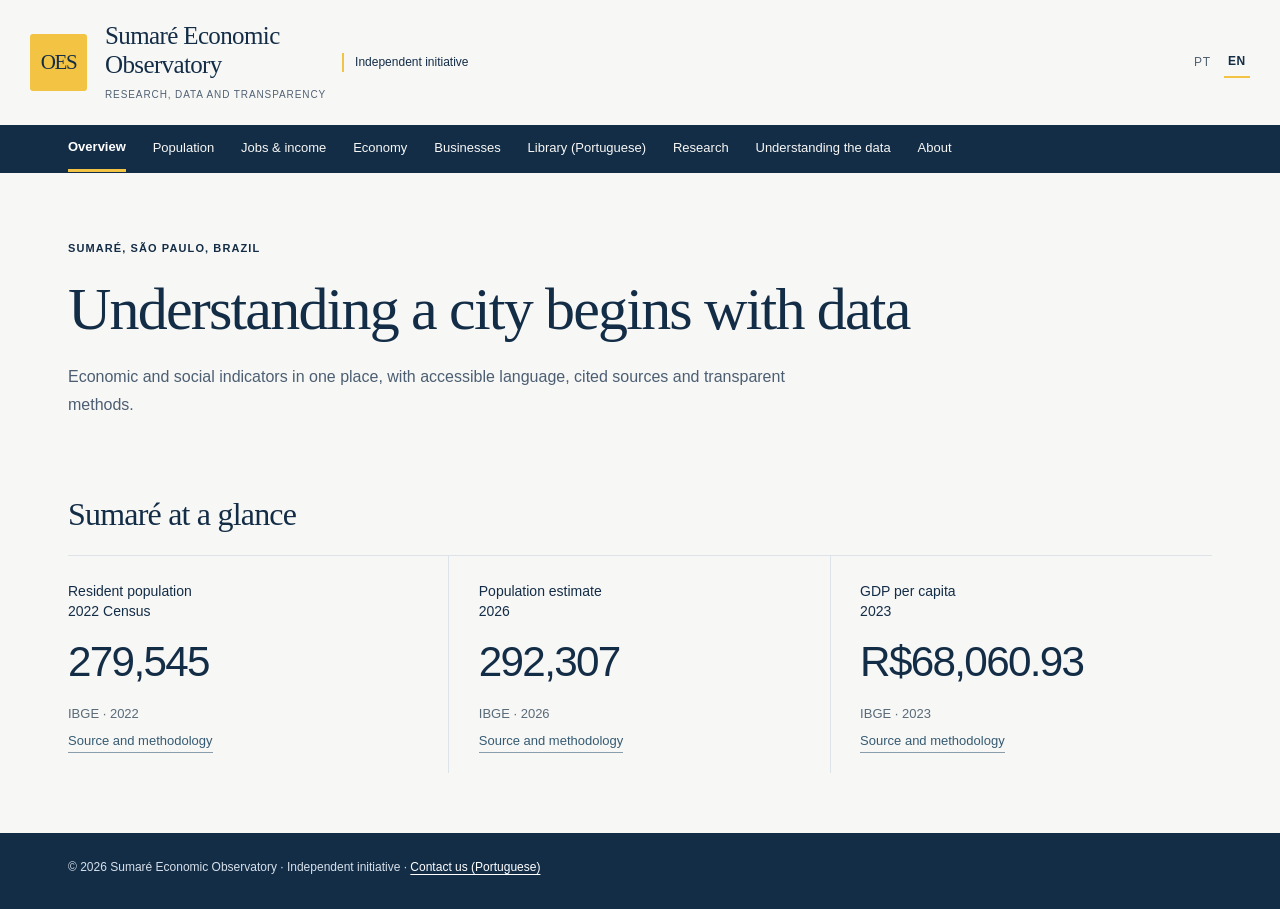
==== commit 4c30901d: "UX: restaura abas e aplica fade sem salto ao selecionar seções" ====
--- a/site/en/index.html
+++ b/site/en/index.html
@@ -16,28 +16,28 @@
 <meta property="og:image:height" content="630">
 <meta property="og:image:alt" content="Sumaré Economic Observatory, institutional identity">
 <meta name="twitter:card" content="summary_large_image">
-<meta name="twitter:image" content="https://oesumare.github.io/assets/images/oes-social.png"><meta http-equiv="Content-Security-Policy" content="default-src 'self'; script-src 'self'; style-src 'self' https://fonts.googleapis.com; font-src https://fonts.gstatic.com; img-src 'self' data:; connect-src 'self'; object-src 'none'; base-uri 'self'; form-action 'none'"><link rel="stylesheet" href="../assets/css/styles.css?v=20261028-continuous"><link rel="stylesheet" href="../assets/css/mapa.css"><link rel="stylesheet" href="../assets/css/empresas.css"><link rel="stylesheet" href="../assets/css/idades.css"><script src="../assets/js/lang-switch.js" defer></script><script src="../assets/js/nav-scroll-cue.js" defer></script><script src="../assets/js/app.js?v=20261028-continuous" defer></script><script src="../assets/js/indicators.js" defer></script><script src="../assets/js/mapa.js?v=20261028-continuous" defer></script><script src="../assets/js/idades.js" defer></script><script src="../assets/js/empresas.js" defer></script><script src="../assets/js/empresas-cempre.js" defer></script></head><body>
+<meta name="twitter:image" content="https://oesumare.github.io/assets/images/oes-social.png"><meta http-equiv="Content-Security-Policy" content="default-src 'self'; script-src 'self'; style-src 'self' https://fonts.googleapis.com; font-src https://fonts.gstatic.com; img-src 'self' data:; connect-src 'self'; object-src 'none'; base-uri 'self'; form-action 'none'"><link rel="stylesheet" href="../assets/css/styles.css?v=20261028-tabs-fade"><link rel="stylesheet" href="../assets/css/mapa.css"><link rel="stylesheet" href="../assets/css/empresas.css"><link rel="stylesheet" href="../assets/css/idades.css"><script src="../assets/js/lang-switch.js" defer></script><script src="../assets/js/nav-scroll-cue.js" defer></script><script src="../assets/js/app.js?v=20261028-tabs-fade" defer></script><script src="../assets/js/indicators.js" defer></script><script src="../assets/js/mapa.js" defer></script><script src="../assets/js/idades.js" defer></script><script src="../assets/js/empresas.js" defer></script><script src="../assets/js/empresas-cempre.js" defer></script></head><body>
 <header class="mast"><div class="wrap mast-inner"><div class="identity"><div aria-hidden="true" class="monogram">OES</div><div><strong>Sumaré Economic<br/>Observatory</strong><span>Research, data and transparency</span></div></div><div class="independent"><span class="independent-main">Independent initiative</span></div><div class="language-switch" role="group" aria-label="Language"><a lang="pt-BR" hreflang="pt-BR" href="../index.html">PT</a><span class="language-current" aria-current="true">EN</span></div></div></header>
 <nav aria-label="Main navigation">
 <div class="wrap nav-shell"><div class="nav-inner">
-<a href="#inicio" data-tab="inicio" aria-current="location">Overview</a>
-<a href="#populacao" data-tab="populacao">Population</a>
-<a href="#trabalho" data-tab="trabalho">Jobs & income</a>
-<a href="#economia" data-tab="economia">Economy</a>
-<a href="#empresas" data-tab="empresas">Businesses</a>
+<button type="button" aria-expanded="true" class="active" data-tab="inicio">Overview</button>
+<button type="button" aria-expanded="false" data-tab="populacao">Population</button>
+<button type="button" aria-expanded="false" data-tab="trabalho">Jobs & income</button>
+<button type="button" aria-expanded="false" data-tab="economia">Economy</button>
+<button type="button" aria-expanded="false" data-tab="empresas">Businesses</button>
 <a class="nav-library-link" href="../biblioteca.html" title="Library in Portuguese">Library (Portuguese)</a>
-<a href="#analises" data-tab="analises">Research</a>
-<a href="#metodologia" data-tab="metodologia">Understanding the data</a>
-<a href="#sobre" data-tab="sobre">About</a>
+<button type="button" aria-expanded="false" data-tab="analises">Research</button>
+<button type="button" aria-expanded="false" data-tab="metodologia">Understanding the data</button>
+<button type="button" aria-expanded="false" data-tab="sobre">About</button>
 </div></div>
 </nav>
 <main class="wrap"><section class="tab" id="inicio" role="region"><section class="intro intro--overview"><div><div class="kicker">Sumaré, São Paulo, Brazil</div><h1>Understanding a city begins with data</h1><p>Economic and social indicators in one place, with accessible language, cited sources and transparent methods.</p></div></section><div class="section-title"><h2>Sumaré at a glance</h2></div><div class="metrics metrics--three"><div class="metric" data-indicator="populacao-censo-2022"><p class="metric-title">Resident population<br/>2022 Census</p><div class="number">Loading…</div><div class="origin">IBGE · <a href="https://www.ibge.gov.br/cidades-e-estados/sp/sumare.html" rel="noopener" target="_blank">Source</a></div></div><div class="metric" data-indicator="populacao-estimada"><p class="metric-title">Population estimate<br/>2026</p><div class="number">Loading…</div><div class="origin">IBGE · <a href="https://www.ibge.gov.br/cidades-e-estados/sp/sumare.html" rel="noopener" target="_blank">Source</a></div></div><div class="metric" data-indicator="pib-per-capita-2023"><p class="metric-title">GDP per capita<br/>2023</p><div class="number">Loading…</div><div class="origin">IBGE · <a href="https://www.ibge.gov.br/cidades-e-estados/sp/sumare.html" rel="noopener" target="_blank">Source</a></div></div></div></section>
-<section class="tab" id="populacao" role="region"><div class="section-title"><h2 id="mapa-titulo">Population</h2></div>
+<section class="tab" hidden="" id="populacao" role="region"><div class="section-title"><h2 id="mapa-titulo">Population</h2></div>
 <section class="populacao-indicadores"><div class="section-title"><h2>Citywide indicators</h2></div>
 <div class="metrics metrics--two">
 <article class="metric" data-indicator="populacao-censo-2022"><p class="metric-title">Resident population · 2022 Census</p><div class="number">Loading…</div><div class="origin">Source: IBGE</div></article>
 <article class="metric" data-indicator="populacao-estimada"><p class="metric-title">Estimated population · 2026</p><div class="number">Loading…</div><div class="origin">Source: IBGE</div></article>
-</div><p class="footnote">The census is a population count. The IBGE estimate is calculated using statistical methods and does not constitute a new census.</p></section><section class="mapa-section" data-mapa aria-labelledby="mapa-titulo"><p class="mapa-intro">Residents by administrative region · IBGE, 2022 Census.</p><div class="mapa-layout"><div class="mapa-figure"><svg class="mapa-canvas" data-mapa-svg role="group" aria-label="Interactive map of Sumaré's six regions" viewBox="0 0 720 390"></svg><div class="mapa-scale" aria-label="Colors indicate the number of residents"><span>35.7k</span><span class="mapa-scale-bar" aria-hidden="true"></span><span>59.1k residents</span></div></div><aside class="mapa-sidebar" aria-label="Residents by region"><div class="mapa-sidebar-heading"><h3>Residents by region</h3><span>2022 Census</span></div><div class="mapa-region-list"><div class="mapa-buttons" data-mapa-buttons role="group" aria-label="Select region"></div></div></aside></div><p class="mapa-status" role="status" data-mapa-status>Loading official map…</p><p class="mapa-announcement" data-mapa-selection aria-live="polite"></p><div class="mapa-note"><p>The 2022 Census recorded <strong>279,545 residents</strong> in Sumaré. The six regions shown total <strong>276,846</strong>, a difference of <strong>2,699 people</strong> that remains unexplained by the IBGE sources consulted.</p><details class="mapa-details"><summary>Sources and limitations</summary><p>IBGE classifies these regions as neighborhoods. Population counts and boundaries refer to 2022. Sources: <a href="https://ftp.ibge.gov.br/Censos/Censo_Demografico_2022/Agregados_por_Setores_Censitarios/Agregados_por_Bairro_csv/Agregados_por_bairros_basico_BR_20260520.zip" target="_blank" rel="noopener noreferrer">IBGE · CSV</a> · <a href="https://geoftp.ibge.gov.br/organizacao_do_territorio/malhas_territoriais/malhas_de_setores_censitarios__divisoes_intramunicipais/censo_2022/bairros/shp/UF/SP_bairros_CD2022.zip" target="_blank" rel="noopener noreferrer">IBGE · boundaries</a>.</p></details></div></section><section class="age-section" aria-labelledby="age-title" data-age-chart><div class="section-title"><h2 id="age-title">Population by age group</h2><span>IBGE · 2022 Census</span></div><div class="age-list" data-age-list><p>Loading age figures…</p></div><p class="age-selection" data-age-selection role="status" aria-live="polite"></p><p class="age-source">Source: <a target="_blank" rel="noopener noreferrer" href="https://sidra.ibge.gov.br/tabela/9514">IBGE · SIDRA, table 9514</a>. OES age groups are aggregated from the official five-year categories.</p></section><section class="populacao-educacao" aria-label="Education"><div class="section-title"><h2>Education · 2022 Census</h2></div><div class="metrics metrics--two"><article class="metric" data-indicator="escolarizacao-6-14-anos-2022"><p class="metric-title">School attendance, ages 6-14 (2022)</p><div class="number">Loading…</div><div class="origin">Source: IBGE · 2022 Census</div></article><article class="metric" data-indicator="taxa-alfabetizacao-15-mais-2022"><p class="metric-title">Literacy, residents aged 15+ (2022)</p><div class="number">Loading…</div><div class="origin">Source: IBGE · 2022 Census</div></article></div></section></section><section class="tab" id="trabalho" role="region"><div class="section-title"><h2>Employment and income</h2><span>IBGE · RAIS · Novo CAGED</span></div><p class="prose">Jobs registered in the city and the employment status of residents are different measures. Read each separately.</p><h3 class="data-subheading">Formal jobs at establishments in Sumaré</h3><p class="section-context">See how many formal jobs are registered in Sumaré.</p><div class="metrics metrics--three"><article class="metric" data-indicator="estoque-vinculos-formais" data-source-label="Prefeitura Municipal de Sumaré"><p class="metric-title">Active formal jobs (Novo CAGED, Aug. 2026)</p><div class="number">Loading…</div><div class="origin">Prefeitura Municipal de Sumaré</div></article><article class="metric" data-indicator="saldo-vinculos-formais" data-source-label="Prefeitura Municipal de Sumaré"><p class="metric-title">Increase in formal jobs (Jan. to Aug. 2026)</p><div class="number">Loading…</div><div class="origin">Prefeitura Municipal de Sumaré</div></article><article class="metric" data-indicator="saldo-vinculos-formais-2026-08" data-source-label="Prefeitura Municipal de Sumaré"><p class="metric-title">Increase in formal jobs (Aug. 2026)</p><div class="number">Loading…</div><div class="origin">Prefeitura Municipal de Sumaré</div></article></div><p class="footnote">RAIS 2025 and Novo CAGED (Aug. 2026) use different reference periods and data bases; their totals should not be compared directly.</p><section class="sector-breakdown" aria-labelledby="rais-setores-titulo"><h3 class="data-subheading" id="rais-setores-titulo">Formal jobs by sector</h3><p class="section-context">RAIS 2025 · employment recorded at establishments in Sumaré.</p><div class="metrics metrics--sectors" role="group" aria-label="Jobs by sector"><article class="metric" data-indicator="rais-vinculos-servicos-2025"><p class="metric-title">Services</p><span class="sector-track" aria-hidden="true"><span class="sector-fill"></span></span><div class="number">Loading…</div></article><article class="metric" data-indicator="rais-vinculos-industria-2025"><p class="metric-title">Industry</p><span class="sector-track" aria-hidden="true"><span class="sector-fill"></span></span><div class="number">Loading…</div></article><article class="metric" data-indicator="rais-vinculos-comercio-2025"><p class="metric-title">Trade</p><span class="sector-track" aria-hidden="true"><span class="sector-fill"></span></span><div class="number">Loading…</div></article><article class="metric" data-indicator="rais-vinculos-construcao-2025"><p class="metric-title">Construction</p><span class="sector-track" aria-hidden="true"><span class="sector-fill"></span></span><div class="number">Loading…</div></article><article class="metric" data-indicator="rais-vinculos-agropecuaria-2025"><p class="metric-title">Agriculture</p><span class="sector-track" aria-hidden="true"><span class="sector-fill"></span></span><div class="number">Loading…</div></article></div><p class="sector-source">MTE · RAIS 2025 · <button type="button" class="source-detail" data-rais-method hidden>Source and methodology</button></p></section><h3 class="data-subheading">Residents and employment</h3><p class="section-context">2022 Census: Sumaré residents aged 14 or older.</p><div class="metrics metrics--two"><article class="metric" data-indicator="pessoas-ocupadas"><p class="metric-title">Employed residents (2022 Census)</p><div class="number">Loading…</div><div class="origin">Source: IBGE · Censo 2022</div></article><article class="metric" data-indicator="pessoas-desocupadas"><p class="metric-title">Unemployed residents (2022 Census)</p><div class="number">Loading…</div><div class="origin">Source: IBGE · 2022 Census</div></article><article class="metric" data-indicator="previdencia-ocupados"><p class="metric-title">Employed people contributing to social security (2022)</p><div class="number">Loading…</div><div class="origin">Source: IBGE · 2022 Census</div></article><article class="metric" data-indicator="residentes-conta-propria-2022"><p class="metric-title">Self-employed residents (2022)</p><div class="number">Loading…</div><div class="origin">Source: IBGE · Censo 2022</div></article></div><h3 class="data-subheading">Earnings from work</h3><p class="section-context">2022 Census: the middle value of work earnings among employed residents reporting income.</p><div class="metrics metrics--two"><article class="metric" data-indicator="renda-mediana-ocupados-2022"><p class="metric-title">Median monthly earnings (2022)</p><div class="number">Loading…</div><div class="origin">Source: IBGE · Censo 2022</div></article></div><p class="footnote">See each indicator's <a href="#metodologia">sources and methods</a>.</p></section><section class="tab" id="economia" role="region"><div class="section-title"><h2>Local economy</h2><span>IBGE · 2023</span></div><p class="prose">GDP measures the value of goods and services produced in Sumaré. GDP per capita divides this value by the population: it is not average wages or a measure of how income is distributed.</p><div class="metrics metrics--two"><article class="metric" data-indicator="pib-municipal-2023"><p class="metric-title">Municipal GDP · 2023</p><div class="number">Loading…</div><div class="origin">Source: IBGE · Municipal GDP 2023</div></article><article class="metric" data-indicator="pib-per-capita-2023"><p class="metric-title">GDP per capita · 2023</p><div class="number">Loading…</div><div class="origin">Source: IBGE · Municipal GDP 2023</div></article></div><p class="footnote">2023 values at current prices, without inflation adjustment.</p><div class="economy-related"><h3 class="data-subheading">Other economic data</h3><p class="section-context">See <a href="#empresas">Businesses (IBGE, 2024)</a> for local units, employed people and activities by sector. These are from a different survey and reference year.</p><p class="footnote">In this edition, the <a href="https://www.ibge.gov.br/estatisticas/economicas/contas-nacionais/9088-produto-interno-bruto-dos-municipios.html" target="_blank" rel="noopener noreferrer">IBGE did not publish the 2023 municipal GDP breakdown by sector</a>.</p></div></section><section class="tab" id="empresas" role="region" data-empresas>
+</div><p class="footnote">The census is a population count. The IBGE estimate is calculated using statistical methods and does not constitute a new census.</p></section><section class="mapa-section" data-mapa aria-labelledby="mapa-titulo"><p class="mapa-intro">Residents by administrative region · IBGE, 2022 Census.</p><div class="mapa-layout"><div class="mapa-figure"><svg class="mapa-canvas" data-mapa-svg role="group" aria-label="Interactive map of Sumaré's six regions" viewBox="0 0 720 390"></svg><div class="mapa-scale" aria-label="Colors indicate the number of residents"><span>35.7k</span><span class="mapa-scale-bar" aria-hidden="true"></span><span>59.1k residents</span></div></div><aside class="mapa-sidebar" aria-label="Residents by region"><div class="mapa-sidebar-heading"><h3>Residents by region</h3><span>2022 Census</span></div><div class="mapa-region-list"><div class="mapa-buttons" data-mapa-buttons role="group" aria-label="Select region"></div></div></aside></div><p class="mapa-status" role="status" data-mapa-status>Loading official map…</p><p class="mapa-announcement" data-mapa-selection aria-live="polite"></p><div class="mapa-note"><p>The 2022 Census recorded <strong>279,545 residents</strong> in Sumaré. The six regions shown total <strong>276,846</strong>, a difference of <strong>2,699 people</strong> that remains unexplained by the IBGE sources consulted.</p><details class="mapa-details"><summary>Sources and limitations</summary><p>IBGE classifies these regions as neighborhoods. Population counts and boundaries refer to 2022. Sources: <a href="https://ftp.ibge.gov.br/Censos/Censo_Demografico_2022/Agregados_por_Setores_Censitarios/Agregados_por_Bairro_csv/Agregados_por_bairros_basico_BR_20260520.zip" target="_blank" rel="noopener noreferrer">IBGE · CSV</a> · <a href="https://geoftp.ibge.gov.br/organizacao_do_territorio/malhas_territoriais/malhas_de_setores_censitarios__divisoes_intramunicipais/censo_2022/bairros/shp/UF/SP_bairros_CD2022.zip" target="_blank" rel="noopener noreferrer">IBGE · boundaries</a>.</p></details></div></section><section class="age-section" aria-labelledby="age-title" data-age-chart><div class="section-title"><h2 id="age-title">Population by age group</h2><span>IBGE · 2022 Census</span></div><div class="age-list" data-age-list><p>Loading age figures…</p></div><p class="age-selection" data-age-selection role="status" aria-live="polite"></p><p class="age-source">Source: <a target="_blank" rel="noopener noreferrer" href="https://sidra.ibge.gov.br/tabela/9514">IBGE · SIDRA, table 9514</a>. OES age groups are aggregated from the official five-year categories.</p></section><section class="populacao-educacao" aria-label="Education"><div class="section-title"><h2>Education · 2022 Census</h2></div><div class="metrics metrics--two"><article class="metric" data-indicator="escolarizacao-6-14-anos-2022"><p class="metric-title">School attendance, ages 6-14 (2022)</p><div class="number">Loading…</div><div class="origin">Source: IBGE · 2022 Census</div></article><article class="metric" data-indicator="taxa-alfabetizacao-15-mais-2022"><p class="metric-title">Literacy, residents aged 15+ (2022)</p><div class="number">Loading…</div><div class="origin">Source: IBGE · 2022 Census</div></article></div></section></section><section class="tab" hidden="" id="trabalho" role="region"><div class="section-title"><h2>Employment and income</h2><span>IBGE · RAIS · Novo CAGED</span></div><p class="prose">Jobs registered in the city and the employment status of residents are different measures. Read each separately.</p><h3 class="data-subheading">Formal jobs at establishments in Sumaré</h3><p class="section-context">See how many formal jobs are registered in Sumaré.</p><div class="metrics metrics--three"><article class="metric" data-indicator="estoque-vinculos-formais" data-source-label="Prefeitura Municipal de Sumaré"><p class="metric-title">Active formal jobs (Novo CAGED, Aug. 2026)</p><div class="number">Loading…</div><div class="origin">Prefeitura Municipal de Sumaré</div></article><article class="metric" data-indicator="saldo-vinculos-formais" data-source-label="Prefeitura Municipal de Sumaré"><p class="metric-title">Increase in formal jobs (Jan. to Aug. 2026)</p><div class="number">Loading…</div><div class="origin">Prefeitura Municipal de Sumaré</div></article><article class="metric" data-indicator="saldo-vinculos-formais-2026-08" data-source-label="Prefeitura Municipal de Sumaré"><p class="metric-title">Increase in formal jobs (Aug. 2026)</p><div class="number">Loading…</div><div class="origin">Prefeitura Municipal de Sumaré</div></article></div><p class="footnote">RAIS 2025 and Novo CAGED (Aug. 2026) use different reference periods and data bases; their totals should not be compared directly.</p><section class="sector-breakdown" aria-labelledby="rais-setores-titulo"><h3 class="data-subheading" id="rais-setores-titulo">Formal jobs by sector</h3><p class="section-context">RAIS 2025 · employment recorded at establishments in Sumaré.</p><div class="metrics metrics--sectors" role="group" aria-label="Jobs by sector"><article class="metric" data-indicator="rais-vinculos-servicos-2025"><p class="metric-title">Services</p><span class="sector-track" aria-hidden="true"><span class="sector-fill"></span></span><div class="number">Loading…</div></article><article class="metric" data-indicator="rais-vinculos-industria-2025"><p class="metric-title">Industry</p><span class="sector-track" aria-hidden="true"><span class="sector-fill"></span></span><div class="number">Loading…</div></article><article class="metric" data-indicator="rais-vinculos-comercio-2025"><p class="metric-title">Trade</p><span class="sector-track" aria-hidden="true"><span class="sector-fill"></span></span><div class="number">Loading…</div></article><article class="metric" data-indicator="rais-vinculos-construcao-2025"><p class="metric-title">Construction</p><span class="sector-track" aria-hidden="true"><span class="sector-fill"></span></span><div class="number">Loading…</div></article><article class="metric" data-indicator="rais-vinculos-agropecuaria-2025"><p class="metric-title">Agriculture</p><span class="sector-track" aria-hidden="true"><span class="sector-fill"></span></span><div class="number">Loading…</div></article></div><p class="sector-source">MTE · RAIS 2025 · <button type="button" class="source-detail" data-rais-method hidden>Source and methodology</button></p></section><h3 class="data-subheading">Residents and employment</h3><p class="section-context">2022 Census: Sumaré residents aged 14 or older.</p><div class="metrics metrics--two"><article class="metric" data-indicator="pessoas-ocupadas"><p class="metric-title">Employed residents (2022 Census)</p><div class="number">Loading…</div><div class="origin">Source: IBGE · Censo 2022</div></article><article class="metric" data-indicator="pessoas-desocupadas"><p class="metric-title">Unemployed residents (2022 Census)</p><div class="number">Loading…</div><div class="origin">Source: IBGE · 2022 Census</div></article><article class="metric" data-indicator="previdencia-ocupados"><p class="metric-title">Employed people contributing to social security (2022)</p><div class="number">Loading…</div><div class="origin">Source: IBGE · 2022 Census</div></article><article class="metric" data-indicator="residentes-conta-propria-2022"><p class="metric-title">Self-employed residents (2022)</p><div class="number">Loading…</div><div class="origin">Source: IBGE · Censo 2022</div></article></div><h3 class="data-subheading">Earnings from work</h3><p class="section-context">2022 Census: the middle value of work earnings among employed residents reporting income.</p><div class="metrics metrics--two"><article class="metric" data-indicator="renda-mediana-ocupados-2022"><p class="metric-title">Median monthly earnings (2022)</p><div class="number">Loading…</div><div class="origin">Source: IBGE · Censo 2022</div></article></div><p class="footnote">See each indicator's <a href="#metodologia">sources and methods</a>.</p></section><section class="tab" hidden="" id="economia" role="region"><div class="section-title"><h2>Local economy</h2><span>IBGE · 2023</span></div><p class="prose">GDP measures the value of goods and services produced in Sumaré. GDP per capita divides this value by the population: it is not average wages or a measure of how income is distributed.</p><div class="metrics metrics--two"><article class="metric" data-indicator="pib-municipal-2023"><p class="metric-title">Municipal GDP · 2023</p><div class="number">Loading…</div><div class="origin">Source: IBGE · Municipal GDP 2023</div></article><article class="metric" data-indicator="pib-per-capita-2023"><p class="metric-title">GDP per capita · 2023</p><div class="number">Loading…</div><div class="origin">Source: IBGE · Municipal GDP 2023</div></article></div><p class="footnote">2023 values at current prices, without inflation adjustment.</p><div class="economy-related"><h3 class="data-subheading">Other economic data</h3><p class="section-context">See <a href="#empresas">Businesses (IBGE, 2024)</a> for local units, employed people and activities by sector. These are from a different survey and reference year.</p><p class="footnote">In this edition, the <a href="https://www.ibge.gov.br/estatisticas/economicas/contas-nacionais/9088-produto-interno-bruto-dos-municipios.html" target="_blank" rel="noopener noreferrer">IBGE did not publish the 2023 municipal GDP breakdown by sector</a>.</p></div></section><section class="tab" hidden="" id="empresas" role="region" data-empresas>
 <div class="section-title"><h2>Businesses</h2><span>IBGE · 2024</span></div>
 <p class="empresas-intro">See how businesses and organizations are distributed across Sumaré’s economic sectors, and learn about some that operate in the city.</p>
 <section class="empresas-statistics" data-cempre aria-label="Business activity in Sumaré">
@@ -55,9 +55,9 @@
 <p class="empresas-count" role="status" data-company-status>Loading information…</p>
 <div class="empresas-grid" data-company-list></div>
 
-</section><section class="tab" id="analises" role="region"><div class="section-title"><h2>Research &amp; Analysis</h2><span>Original OES publications</span></div><p class="prose">No OES research or analysis has been published yet. Future publications will include their sources, methods and limitations.</p></section>
-<section class="tab" id="metodologia" role="region"><div class="section-title"><h2>Sources and methodology</h2><span>Sources consulted</span></div><div class="source"><div><strong>IBGE · 2022 Census and estimates</strong><p>Population, residents' characteristics and the 2026 estimate.</p></div><a href="https://www.ibge.gov.br/cidades-e-estados/sp/sumare.html" target="_blank" rel="noopener noreferrer">View Sumaré at IBGE</a></div><div class="source"><div><strong>IBGE · Municipal GDP 2023</strong><p>Municipal GDP and GDP per capita, at current prices.</p></div><a href="https://sidra.ibge.gov.br/tabela/5938" target="_blank" rel="noopener noreferrer">SIDRA · table 5938</a></div><div class="source"><div><strong>IBGE · CEMPRE 2024</strong><p>Local units, employed people and activities by sector.</p></div><a href="https://sidra.ibge.gov.br/tabela/9528" target="_blank" rel="noopener noreferrer">SIDRA · table 9528</a></div><div class="source"><div><strong>MTE · RAIS 2025</strong><p>Formal employment links at establishments as of December 31, 2025.</p></div><a href="https://www.gov.br/trabalho-e-emprego/pt-br/acesso-a-informacao/acoes-e-programas/programas-projetos-acoes-obras-e-atividades/estatisticas-trabalho/rais/rais-2025/rais-2025-tabelas.xlsx" target="_blank" rel="noopener noreferrer">RAIS 2025 tables</a></div><div class="source"><div><strong>Novo CAGED · Sumaré City Hall (MTE)</strong><p>Data through August 2026, checked against the city bulletin republishing MTE figures. The underlying MTE municipal files were not checked directly.</p></div><a href="https://www.sumare.sp.gov.br/cidadao/noticia/sumare-lidera-saldo-de-empregos-na-rpt-ocupa-a-2-posicao-na-rmc-e-e-14-no-estado" target="_blank" rel="noopener noreferrer">City bulletin</a></div><p class="note">Select “Source and methodology” beneath an indicator for details and limitations. The glossary explains technical terms.</p><section class="glossary-section" id="glossario" aria-labelledby="glossary-heading"><div class="section-title"><h2 id="glossary-heading">Glossary</h2><span>Key definitions</span></div><div class="glossary" id="glossary"></div><p class="note">Select “Learn more” for each term’s full explanation and source.</p></section></section>
-<section class="tab" id="sobre" role="region"><div class="section-title"><h2>About the OES</h2><span>Independent initiative</span></div><div class="prose"><p>The Sumaré Economic Observatory (OES) is an independent, nonpartisan, free initiative dedicated to improving access to economic and social data on Sumaré, São Paulo, Brazil.</p><p>The OES is not part of a government agency or research institution and does not represent the organizations that produce the statistics it uses.</p></div><div class="institutional-grid"><article class="institutional-block"><h3>Mission</h3><p>Make reliable, verifiable economic and social information about Sumaré freely available in a clear and accessible format.</p></article><article class="institutional-block"><h3>Vision</h3><p>Become an independent reference for economic and social information about Sumaré, supporting a better-informed society and evidence-based public discussion.</p></article></div><div class="institutional-block institutional-values"><h3>Values</h3><p><strong>Scientific rigor · Independence · Transparency · Accessibility · Public interest.</strong></p></div><div class="section-title"><h2>Founder</h2></div><div class="prose"><p>Aline Araujo Souza is an economist who graduated from the Federal University of Rio de Janeiro (UFRJ), with experience in financial and economic analysis, market research, valuation and investments.</p></div><div class="institutional-cta"><a href="governanca.html">How the OES works →</a></div></section></main>
+</section><section class="tab" hidden="" id="analises" role="region"><div class="section-title"><h2>Research &amp; Analysis</h2><span>Original OES publications</span></div><p class="prose">No OES research or analysis has been published yet. Future publications will include their sources, methods and limitations.</p></section>
+<section class="tab" hidden="" id="metodologia" role="region"><div class="section-title"><h2>Sources and methodology</h2><span>Sources consulted</span></div><div class="source"><div><strong>IBGE · 2022 Census and estimates</strong><p>Population, residents' characteristics and the 2026 estimate.</p></div><a href="https://www.ibge.gov.br/cidades-e-estados/sp/sumare.html" target="_blank" rel="noopener noreferrer">View Sumaré at IBGE</a></div><div class="source"><div><strong>IBGE · Municipal GDP 2023</strong><p>Municipal GDP and GDP per capita, at current prices.</p></div><a href="https://sidra.ibge.gov.br/tabela/5938" target="_blank" rel="noopener noreferrer">SIDRA · table 5938</a></div><div class="source"><div><strong>IBGE · CEMPRE 2024</strong><p>Local units, employed people and activities by sector.</p></div><a href="https://sidra.ibge.gov.br/tabela/9528" target="_blank" rel="noopener noreferrer">SIDRA · table 9528</a></div><div class="source"><div><strong>MTE · RAIS 2025</strong><p>Formal employment links at establishments as of December 31, 2025.</p></div><a href="https://www.gov.br/trabalho-e-emprego/pt-br/acesso-a-informacao/acoes-e-programas/programas-projetos-acoes-obras-e-atividades/estatisticas-trabalho/rais/rais-2025/rais-2025-tabelas.xlsx" target="_blank" rel="noopener noreferrer">RAIS 2025 tables</a></div><div class="source"><div><strong>Novo CAGED · Sumaré City Hall (MTE)</strong><p>Data through August 2026, checked against the city bulletin republishing MTE figures. The underlying MTE municipal files were not checked directly.</p></div><a href="https://www.sumare.sp.gov.br/cidadao/noticia/sumare-lidera-saldo-de-empregos-na-rpt-ocupa-a-2-posicao-na-rmc-e-e-14-no-estado" target="_blank" rel="noopener noreferrer">City bulletin</a></div><p class="note">Select “Source and methodology” beneath an indicator for details and limitations. The glossary explains technical terms.</p><section class="glossary-section" id="glossario" aria-labelledby="glossary-heading"><div class="section-title"><h2 id="glossary-heading">Glossary</h2><span>Key definitions</span></div><div class="glossary" id="glossary"></div><p class="note">Select “Learn more” for each term’s full explanation and source.</p></section></section>
+<section class="tab" hidden="" id="sobre" role="region"><div class="section-title"><h2>About the OES</h2><span>Independent initiative</span></div><div class="prose"><p>The Sumaré Economic Observatory (OES) is an independent, nonpartisan, free initiative dedicated to improving access to economic and social data on Sumaré, São Paulo, Brazil.</p><p>The OES is not part of a government agency or research institution and does not represent the organizations that produce the statistics it uses.</p></div><div class="institutional-grid"><article class="institutional-block"><h3>Mission</h3><p>Make reliable, verifiable economic and social information about Sumaré freely available in a clear and accessible format.</p></article><article class="institutional-block"><h3>Vision</h3><p>Become an independent reference for economic and social information about Sumaré, supporting a better-informed society and evidence-based public discussion.</p></article></div><div class="institutional-block institutional-values"><h3>Values</h3><p><strong>Scientific rigor · Independence · Transparency · Accessibility · Public interest.</strong></p></div><div class="section-title"><h2>Founder</h2></div><div class="prose"><p>Aline Araujo Souza is an economist who graduated from the Federal University of Rio de Janeiro (UFRJ), with experience in financial and economic analysis, market research, valuation and investments.</p></div><div class="institutional-cta"><a href="governanca.html">How the OES works →</a></div></section></main>
 <footer class="footer"><div class="wrap">© 2026 Sumaré Economic Observatory · Independent initiative · <a href="https://deluxe-mask-0a2.notion.site/50be564b68a744d1a137b06023974d03" target="_blank" rel="noopener noreferrer">Contact us (Portuguese)</a></div></footer>
 <dialog id="sourceDialog" aria-labelledby="sourceDialogTitle"><button id="closeSourceDialog" type="button" class="close" aria-label="Close">×</button><h3 id="sourceDialogTitle"></h3><div id="sourceDialogBody" class="prose"></div></dialog><dialog id="termDialog" aria-labelledby="termTitle"><button type="button" aria-label="Close" class="close" id="closeDialog">×</button><h3 id="termTitle"></h3><p id="termText"></p><p class="term-details" id="termDetails"></p><p class="term-source"><strong>Official reference:</strong> <a id="termSource" href="https://anuario.ibge.gov.br/2024/glossario-2024.html" rel="noopener noreferrer" target="_blank"></a></p></dialog>
 </body></html>
--- a/site/assets/css/styles.css
+++ b/site/assets/css/styles.css
@@ -33,6 +33,8 @@
 .glossary button{font: inherit; background: none; border: 0; padding: 0; text-decoration: underline; text-underline-offset: 3px; cursor: pointer}
 .footnote{font-size: 11px; color: var(--muted); margin: 18px 0 38px}
 .tab[hidden]{display: none}
+.tab:not([hidden]){animation:oes-tab-fade .18s ease-out}
+@keyframes oes-tab-fade{from{opacity:.35}to{opacity:1}}
 .prose{font-size: 15px}
 .data-table{border-collapse: collapse; width: 100%; background: white}
 .data-table th{padding: 17px; border-bottom: 1px solid var(--line); text-align: left; vertical-align: top}
